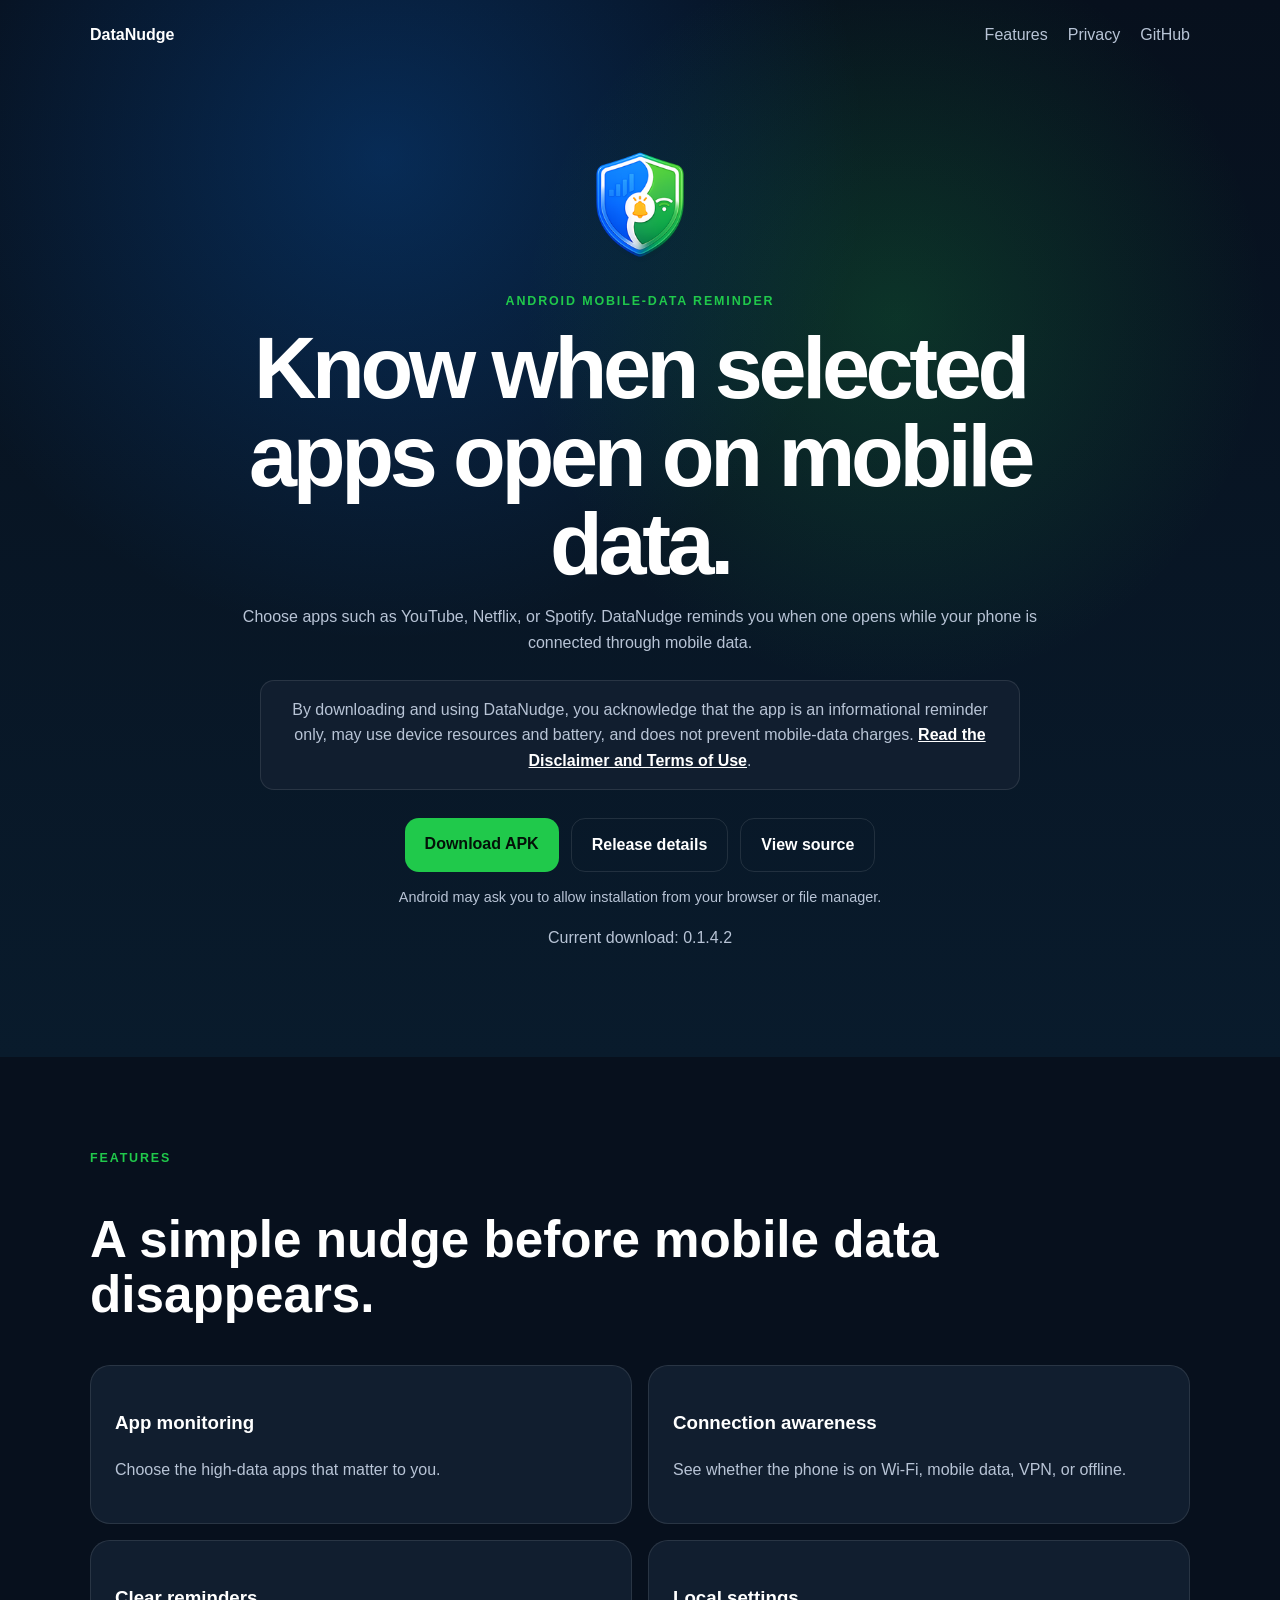
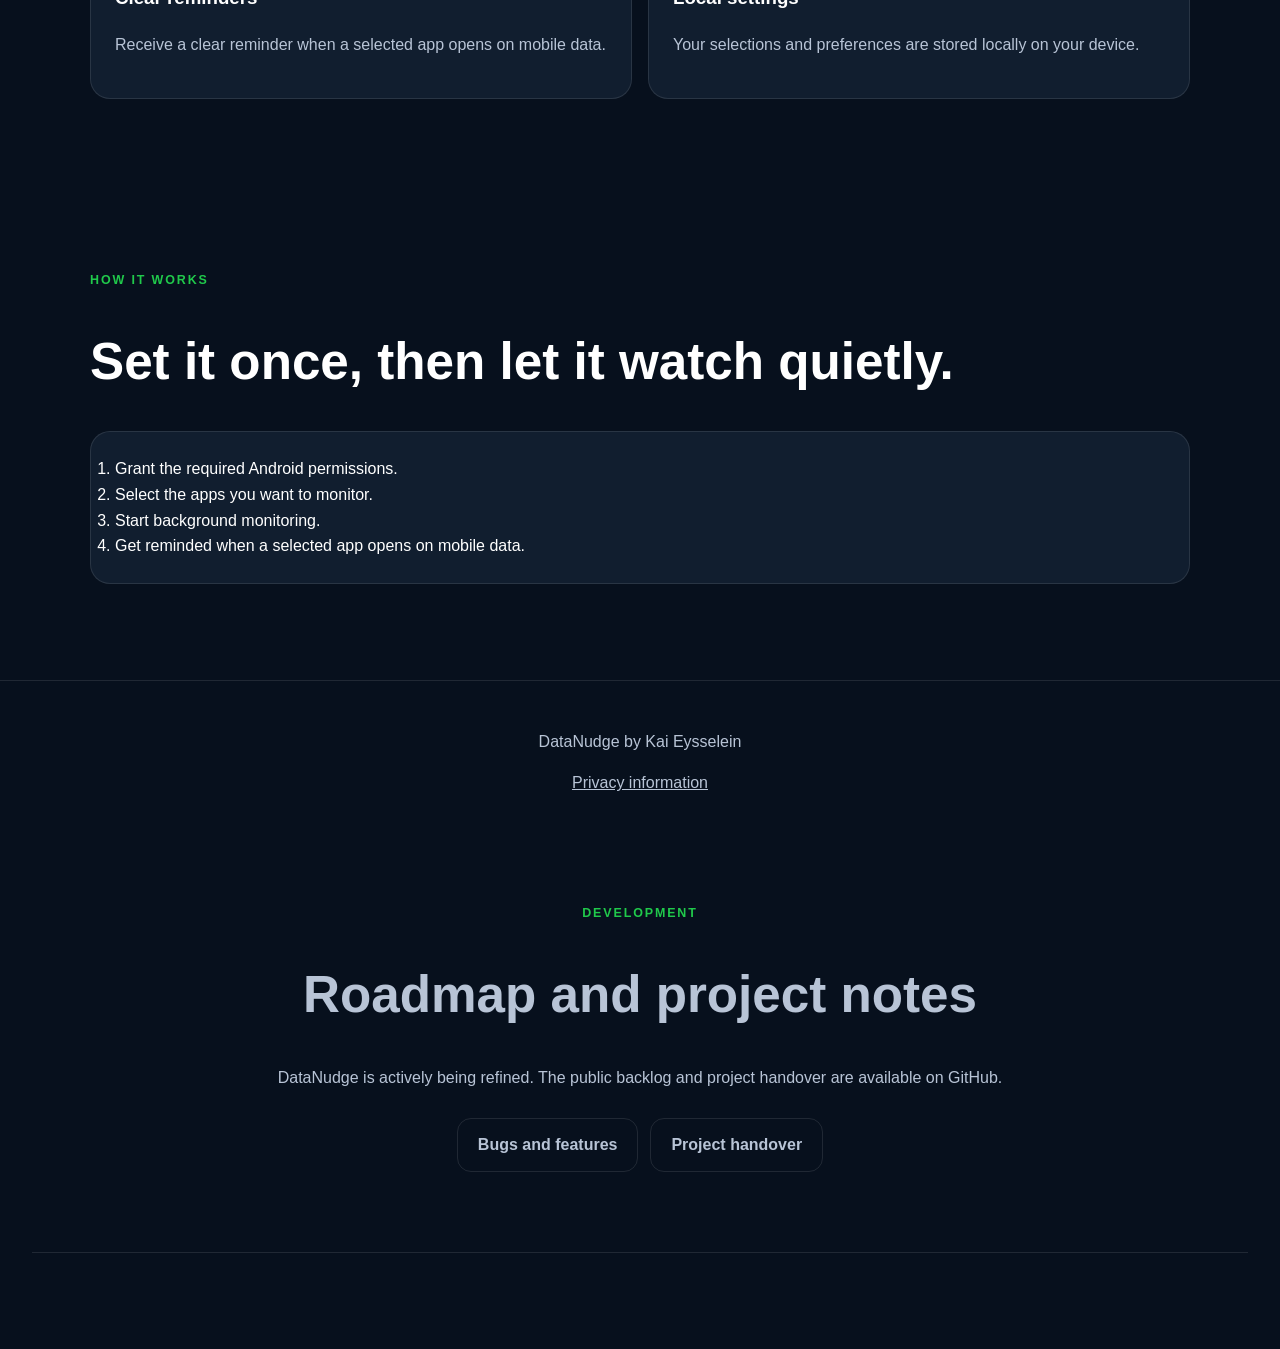
==== docs/index.html @ ca5168f6 "Release DataNudge 0.1.4.2" ====
﻿<!doctype html>
<html lang="en">
<head>
  <meta charset="utf-8">
  <meta name="viewport" content="width=device-width,initial-scale=1">
  <title>DataNudge</title>
  <meta name="description" content="DataNudge reminds you when selected apps open while your phone is using mobile data.">
  <link rel="stylesheet" href="style.css">
</head>
<body>
<header class="hero">
  <nav><strong>DataNudge</strong><span><a href="#features">Features</a><a href="privacy.html">Privacy</a><a href="https://github.com/KaiEysselein/DataNudge">GitHub</a></span></nav>
  <main class="hero-inner">
    <img src="assets/datanudge-icon.png" alt="DataNudge icon">
    <p class="eyebrow">ANDROID MOBILE-DATA REMINDER</p>
    <h1>Know when selected apps open on mobile data.</h1>
    <p class="lead">Choose apps such as YouTube, Netflix, or Spotify. DataNudge reminds you when one opens while your phone is connected through mobile data.</p>
    <p class="download-warning">
  By downloading and using DataNudge, you acknowledge that the app is an informational reminder only, may use device resources and battery, and does not prevent mobile-data charges.
  <a href="disclaimer.html">Read the Disclaimer and Terms of Use</a>.
</p>
<div class="actions">
  <a class="button download" href="https://github.com/KaiEysselein/DataNudge/releases/download/v0.1.4.2/DataNudge-0.1.4.2.apk">Download APK</a>
  <a class="button secondary" href="https://github.com/KaiEysselein/DataNudge/releases/tag/v0.1.4.2">Release details</a>
  <a class="button secondary" href="https://github.com/KaiEysselein/DataNudge">View source</a>
</div>
<p class="install-note">Android may ask you to allow installation from your browser or file manager.</p>
    <p class="muted">Current download: 0.1.4.2</p>
  </main>
</header>

<section id="features">
  <p class="eyebrow">FEATURES</p>
  <h2>A simple nudge before mobile data disappears.</h2>
  <div class="grid">
    <article><h3>App monitoring</h3><p>Choose the high-data apps that matter to you.</p></article>
    <article><h3>Connection awareness</h3><p>See whether the phone is on Wi-Fi, mobile data, VPN, or offline.</p></article>
    <article><h3>Clear reminders</h3><p>Receive a clear reminder when a selected app opens on mobile data.</p></article>
    <article><h3>Local settings</h3><p>Your selections and preferences are stored locally on your device.</p></article>
  </div>
</section>

<section>
  <p class="eyebrow">HOW IT WORKS</p>
  <h2>Set it once, then let it watch quietly.</h2>
  <ol>
    <li>Grant the required Android permissions.</li>
    <li>Select the apps you want to monitor.</li>
    <li>Start background monitoring.</li>
    <li>Get reminded when a selected app opens on mobile data.</li>
  </ol>
</section>

<footer>
  <p>DataNudge by Kai Eysselein</p>
  <p><a href="privacy.html">Privacy information</a></p>
<section>
  <p class="eyebrow">DEVELOPMENT</p>
  <h2>Roadmap and project notes</h2>
  <p class="lead">DataNudge is actively being refined. The public backlog and project handover are available on GitHub.</p>
  <div class="actions">
    <a class="button secondary" href="https://github.com/KaiEysselein/DataNudge/blob/main/BUGS_AND_FEATURES.md">Bugs and features</a>
    <a class="button secondary" href="https://github.com/KaiEysselein/DataNudge/blob/main/HANDOVER.md">Project handover</a>
  </div>
</section>
<footer>
</body>
</html>
---- docs/style.css ----
﻿:root{color-scheme:dark;--bg:#07101d;--surface:#111e2f;--text:#fff;--muted:#b8c4d6;--blue:#0878f9;--green:#20c94b;--border:rgba(255,255,255,.1)}
*{box-sizing:border-box}body{margin:0;background:var(--bg);color:var(--text);font-family:Segoe UI,Arial,sans-serif;line-height:1.6}a{color:inherit}
nav{width:min(1100px,calc(100% - 40px));margin:auto;padding:22px 0;display:flex;justify-content:space-between}nav span{display:flex;gap:20px}nav a{text-decoration:none;color:var(--muted)}
.hero{min-height:85vh;background:radial-gradient(circle at 70% 30%,rgba(32,201,75,.18),transparent 32%),radial-gradient(circle at 30% 15%,rgba(8,120,249,.25),transparent 38%),linear-gradient(#07101d,#091b2c)}
.hero-inner{width:min(850px,calc(100% - 40px));margin:auto;padding:70px 0 90px;text-align:center}.hero img{width:132px}
.eyebrow{color:var(--green);font-size:.78rem;font-weight:800;letter-spacing:.15em}h1{font-size:clamp(2.5rem,7vw,5.4rem);line-height:1.02;letter-spacing:-.05em;margin:12px auto}h2{font-size:clamp(2rem,4vw,3.2rem);line-height:1.08}.lead,.muted,article p,.legal p{color:var(--muted)}
.button{display:inline-block;background:var(--blue);padding:13px 20px;border-radius:14px;text-decoration:none;font-weight:700}
section{width:min(1100px,calc(100% - 40px));margin:auto;padding:80px 0}.grid{display:grid;grid-template-columns:1fr 1fr;gap:16px}article,ol,.notice{background:var(--surface);border:1px solid var(--border);border-radius:20px;padding:24px}
.legal{width:min(760px,calc(100% - 40px))}.legal h1{font-size:clamp(2.4rem,6vw,4.5rem);margin-left:0}.legal h2{font-size:1.5rem;margin-top:40px}
footer{text-align:center;border-top:1px solid var(--border);padding:32px;color:var(--muted)}
@media(max-width:720px){.grid{grid-template-columns:1fr}nav{align-items:flex-start}nav span{gap:10px;flex-wrap:wrap;justify-content:flex-end}}

.actions{display:flex;justify-content:center;gap:12px;flex-wrap:wrap;margin-top:28px}
.button.secondary{background:transparent;border:1px solid var(--border)}
.button.download{background:var(--green);color:#031108}
.install-note{color:var(--muted);font-size:.9rem;margin-top:14px}

.download-warning{max-width:760px;margin:24px auto;padding:16px 18px;border:1px solid var(--border);border-radius:14px;background:var(--surface);color:var(--muted)}
.download-warning a{color:var(--text);font-weight:700}
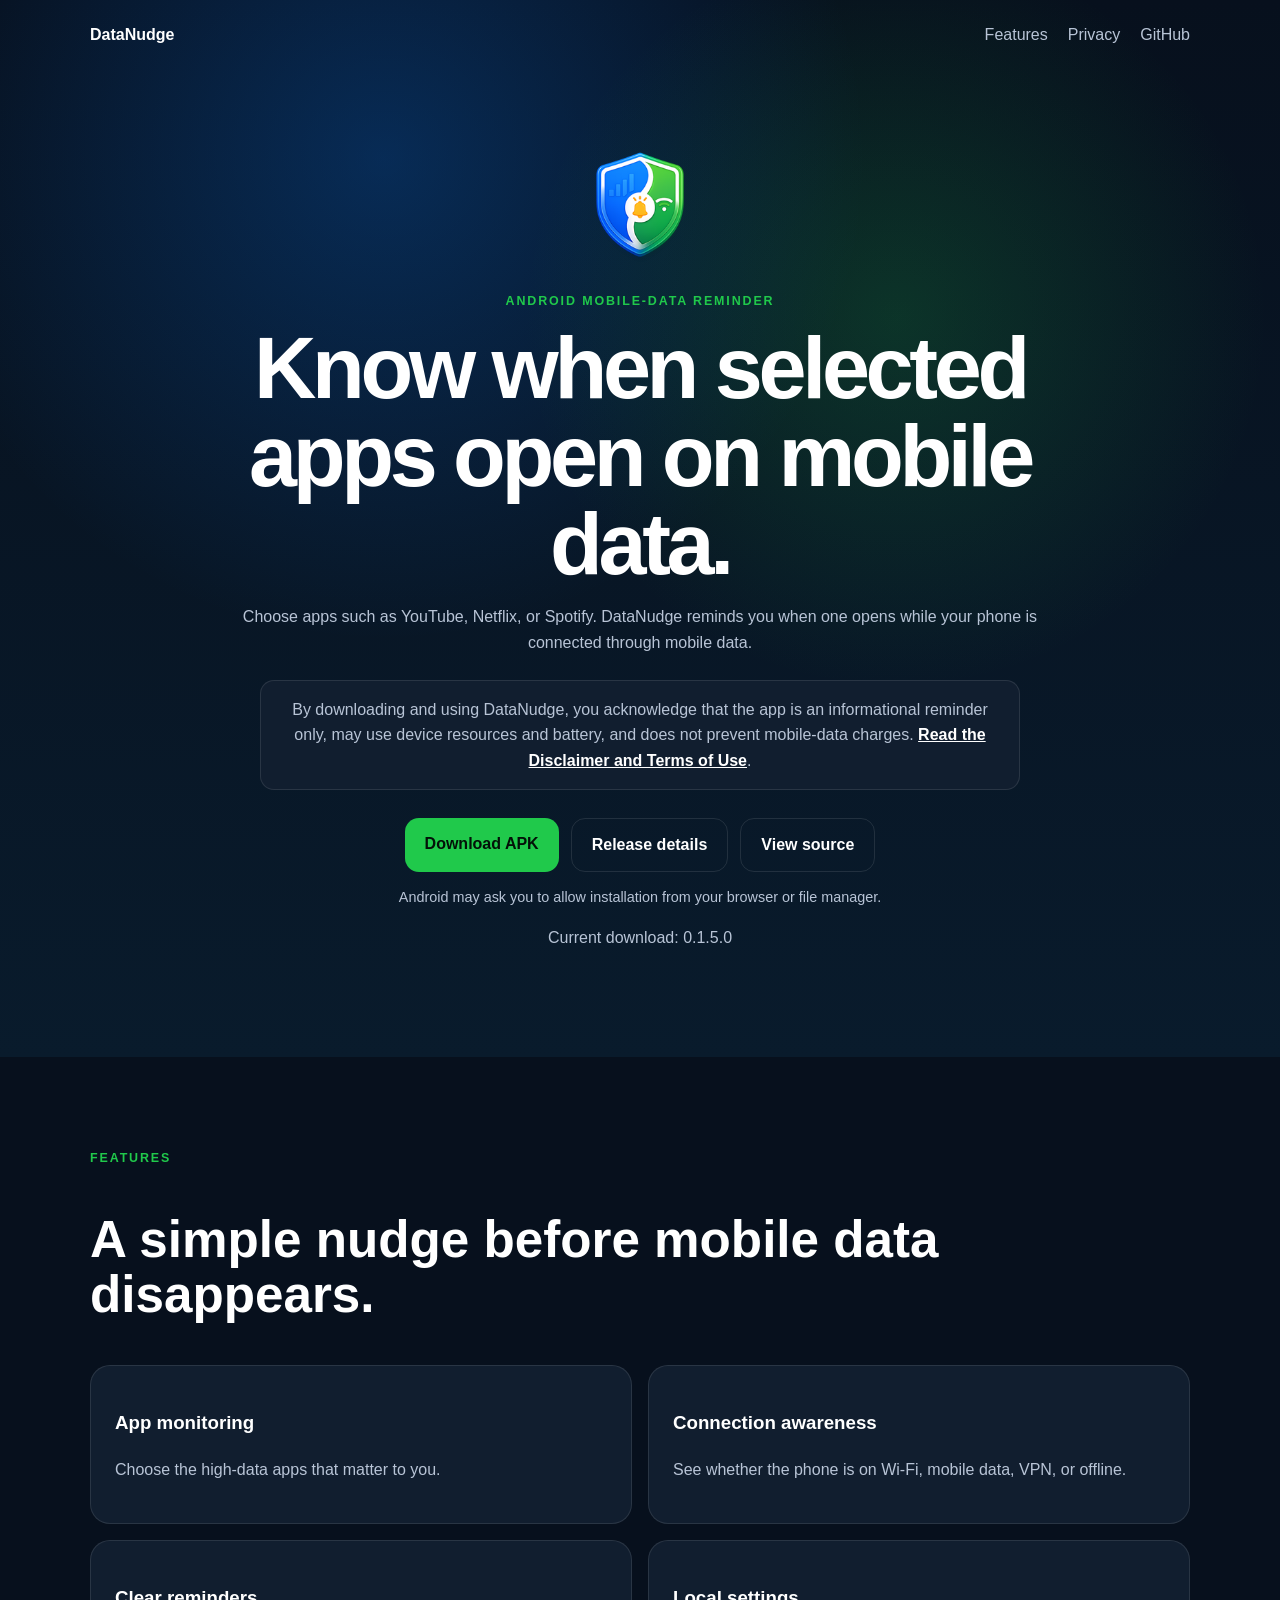
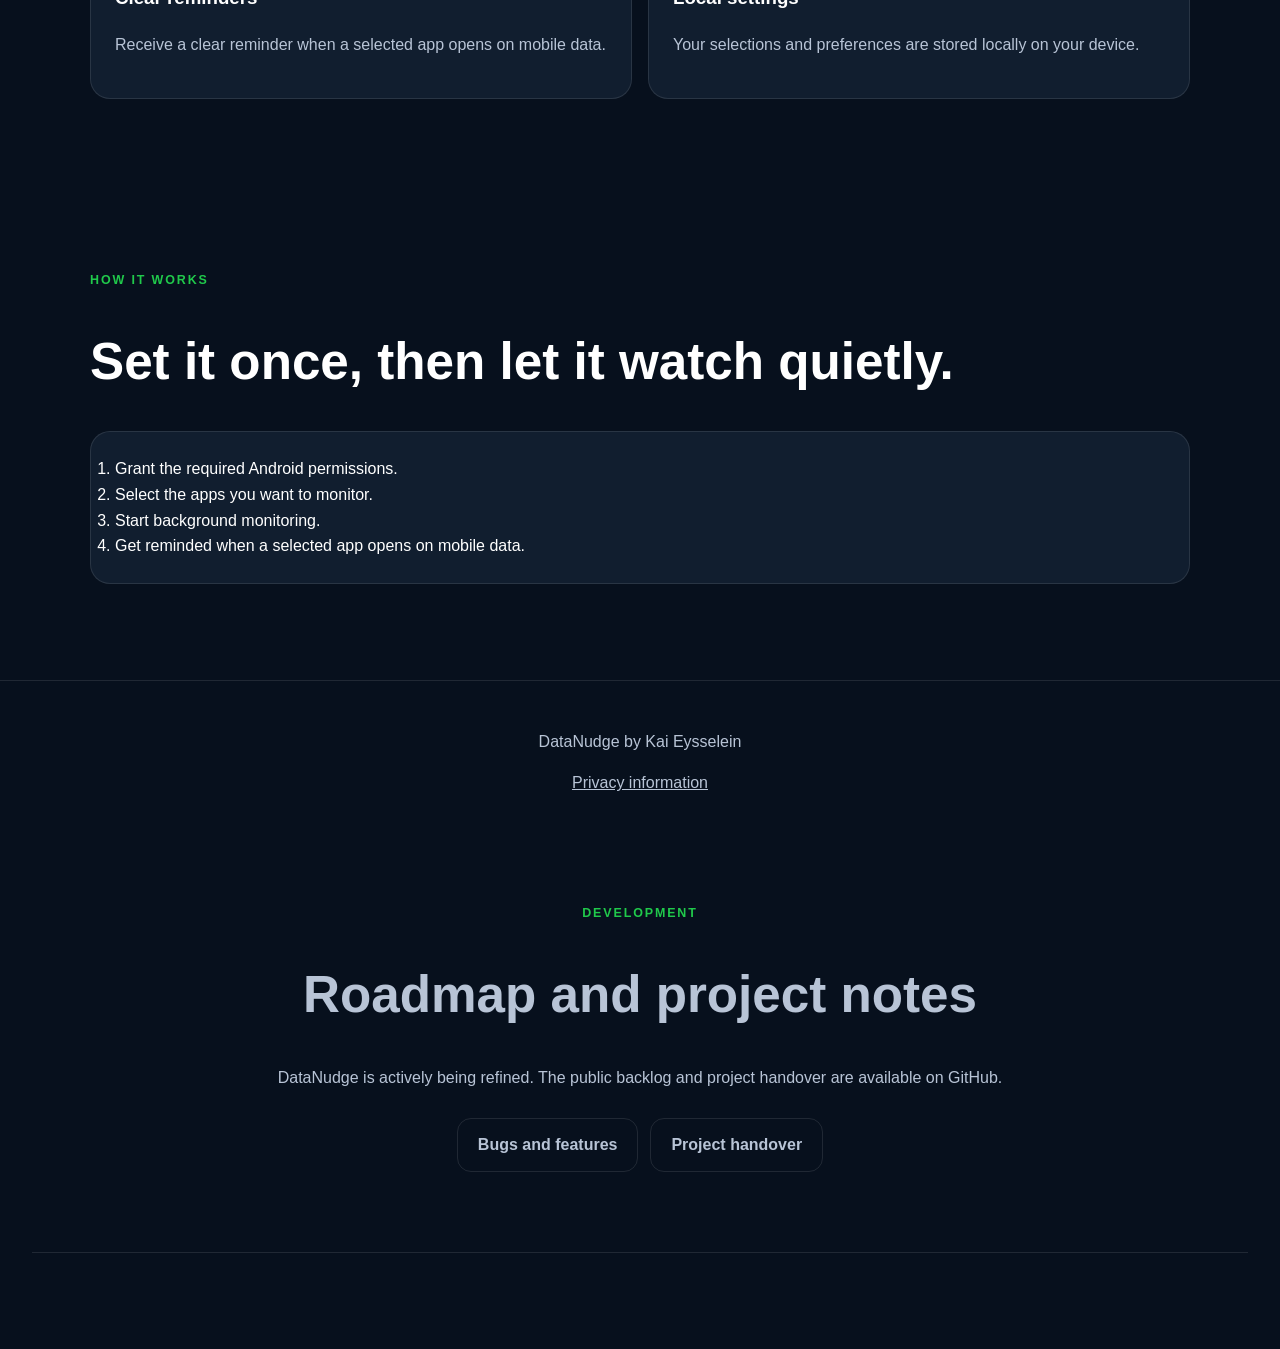
==== commit 4b94bd52: "Release DataNudge 0.1.5.0" ====
--- a/docs/index.html
+++ b/docs/index.html
@@ -20,12 +20,12 @@
   <a href="disclaimer.html">Read the Disclaimer and Terms of Use</a>.
 </p>
 <div class="actions">
-  <a class="button download" href="https://github.com/KaiEysselein/DataNudge/releases/download/v0.1.4.2/DataNudge-0.1.4.2.apk">Download APK</a>
-  <a class="button secondary" href="https://github.com/KaiEysselein/DataNudge/releases/tag/v0.1.4.2">Release details</a>
+  <a class="button download" href="https://github.com/KaiEysselein/DataNudge/releases/download/v0.1.5.0/DataNudge-0.1.5.0.apk">Download APK</a>
+  <a class="button secondary" href="https://github.com/KaiEysselein/DataNudge/releases/tag/v0.1.5.0">Release details</a>
   <a class="button secondary" href="https://github.com/KaiEysselein/DataNudge">View source</a>
 </div>
 <p class="install-note">Android may ask you to allow installation from your browser or file manager.</p>
-    <p class="muted">Current download: 0.1.4.2</p>
+    <p class="muted">Current download: 0.1.5.0</p>
   </main>
 </header>
 
@@ -81,3 +81,4 @@
 
 
 
+
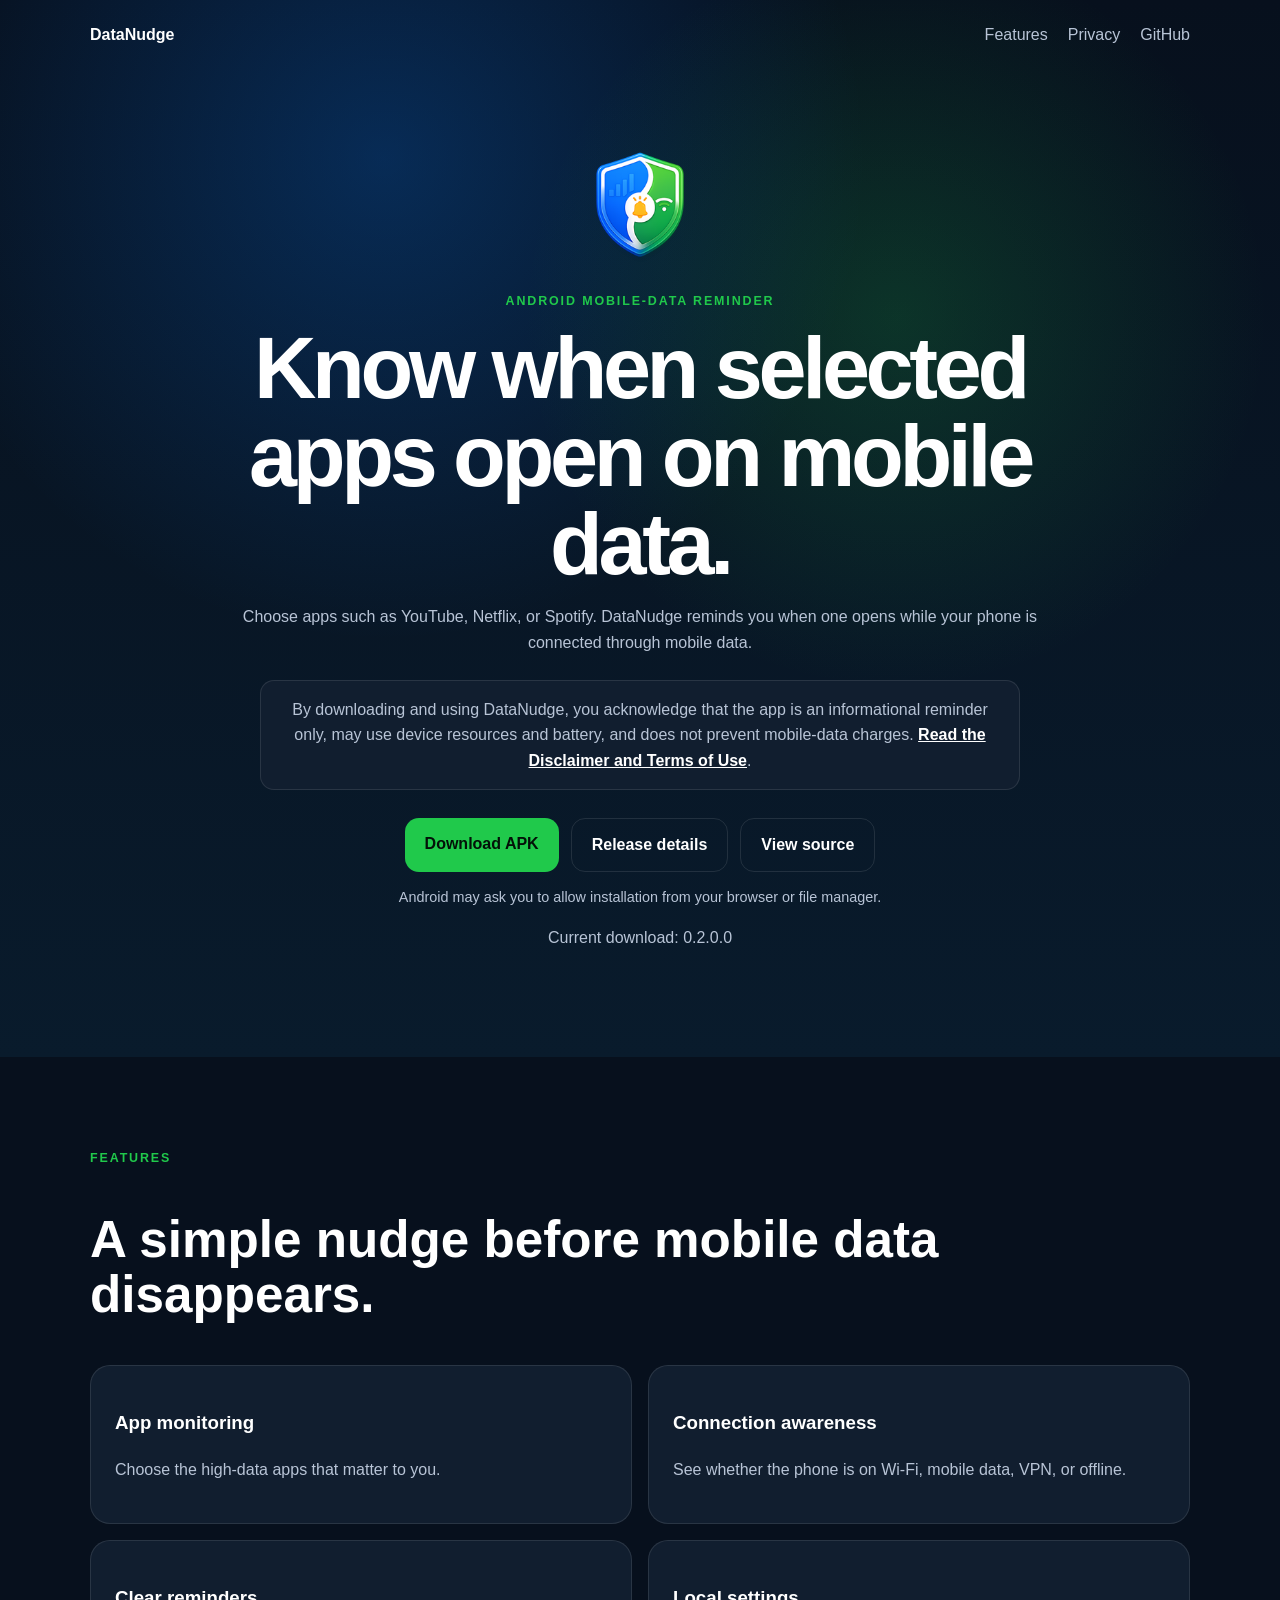
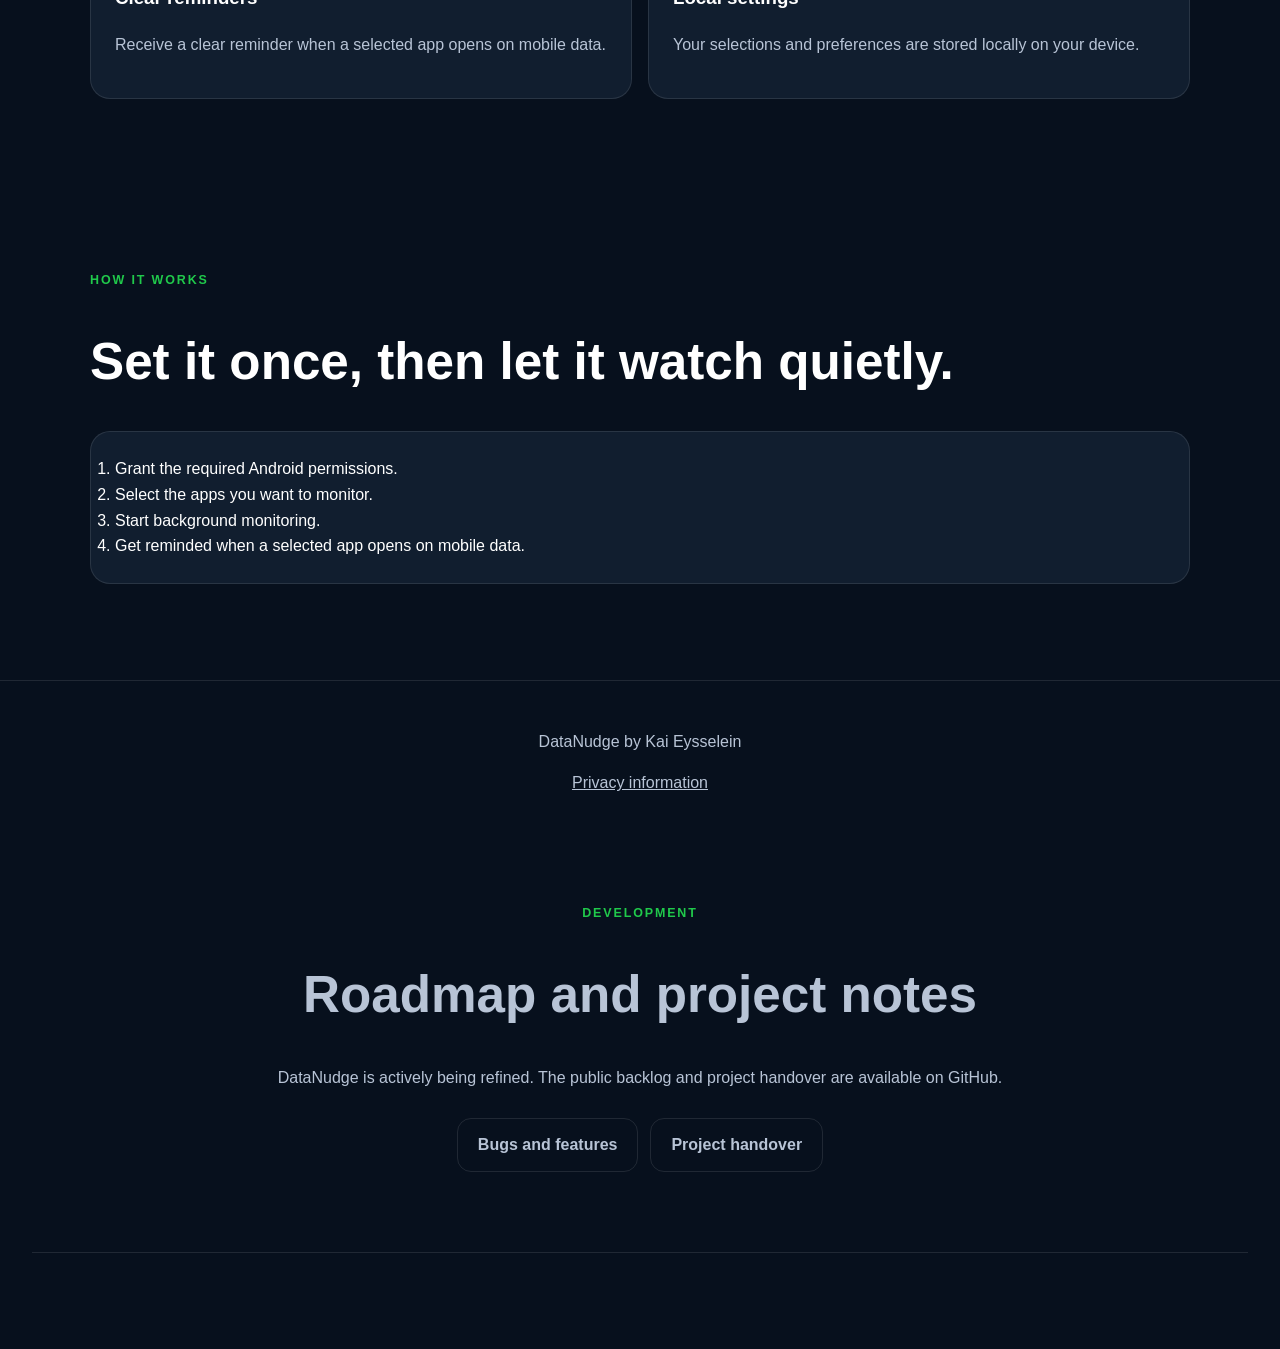
==== commit 345a5df9: "Release DataNudge 0.2.0.0" ====
--- a/docs/index.html
+++ b/docs/index.html
@@ -20,12 +20,12 @@
   <a href="disclaimer.html">Read the Disclaimer and Terms of Use</a>.
 </p>
 <div class="actions">
-  <a class="button download" href="https://github.com/KaiEysselein/DataNudge/releases/download/v0.1.5.0/DataNudge-0.1.5.0.apk">Download APK</a>
-  <a class="button secondary" href="https://github.com/KaiEysselein/DataNudge/releases/tag/v0.1.5.0">Release details</a>
+  <a class="button download" href="https://github.com/KaiEysselein/DataNudge/releases/download/v0.2.0.0/DataNudge-0.2.0.0.apk">Download APK</a>
+  <a class="button secondary" href="https://github.com/KaiEysselein/DataNudge/releases/tag/v0.2.0.0">Release details</a>
   <a class="button secondary" href="https://github.com/KaiEysselein/DataNudge">View source</a>
 </div>
 <p class="install-note">Android may ask you to allow installation from your browser or file manager.</p>
-    <p class="muted">Current download: 0.1.5.0</p>
+    <p class="muted">Current download: 0.2.0.0</p>
   </main>
 </header>
 
@@ -82,3 +82,4 @@
 
 
 
+
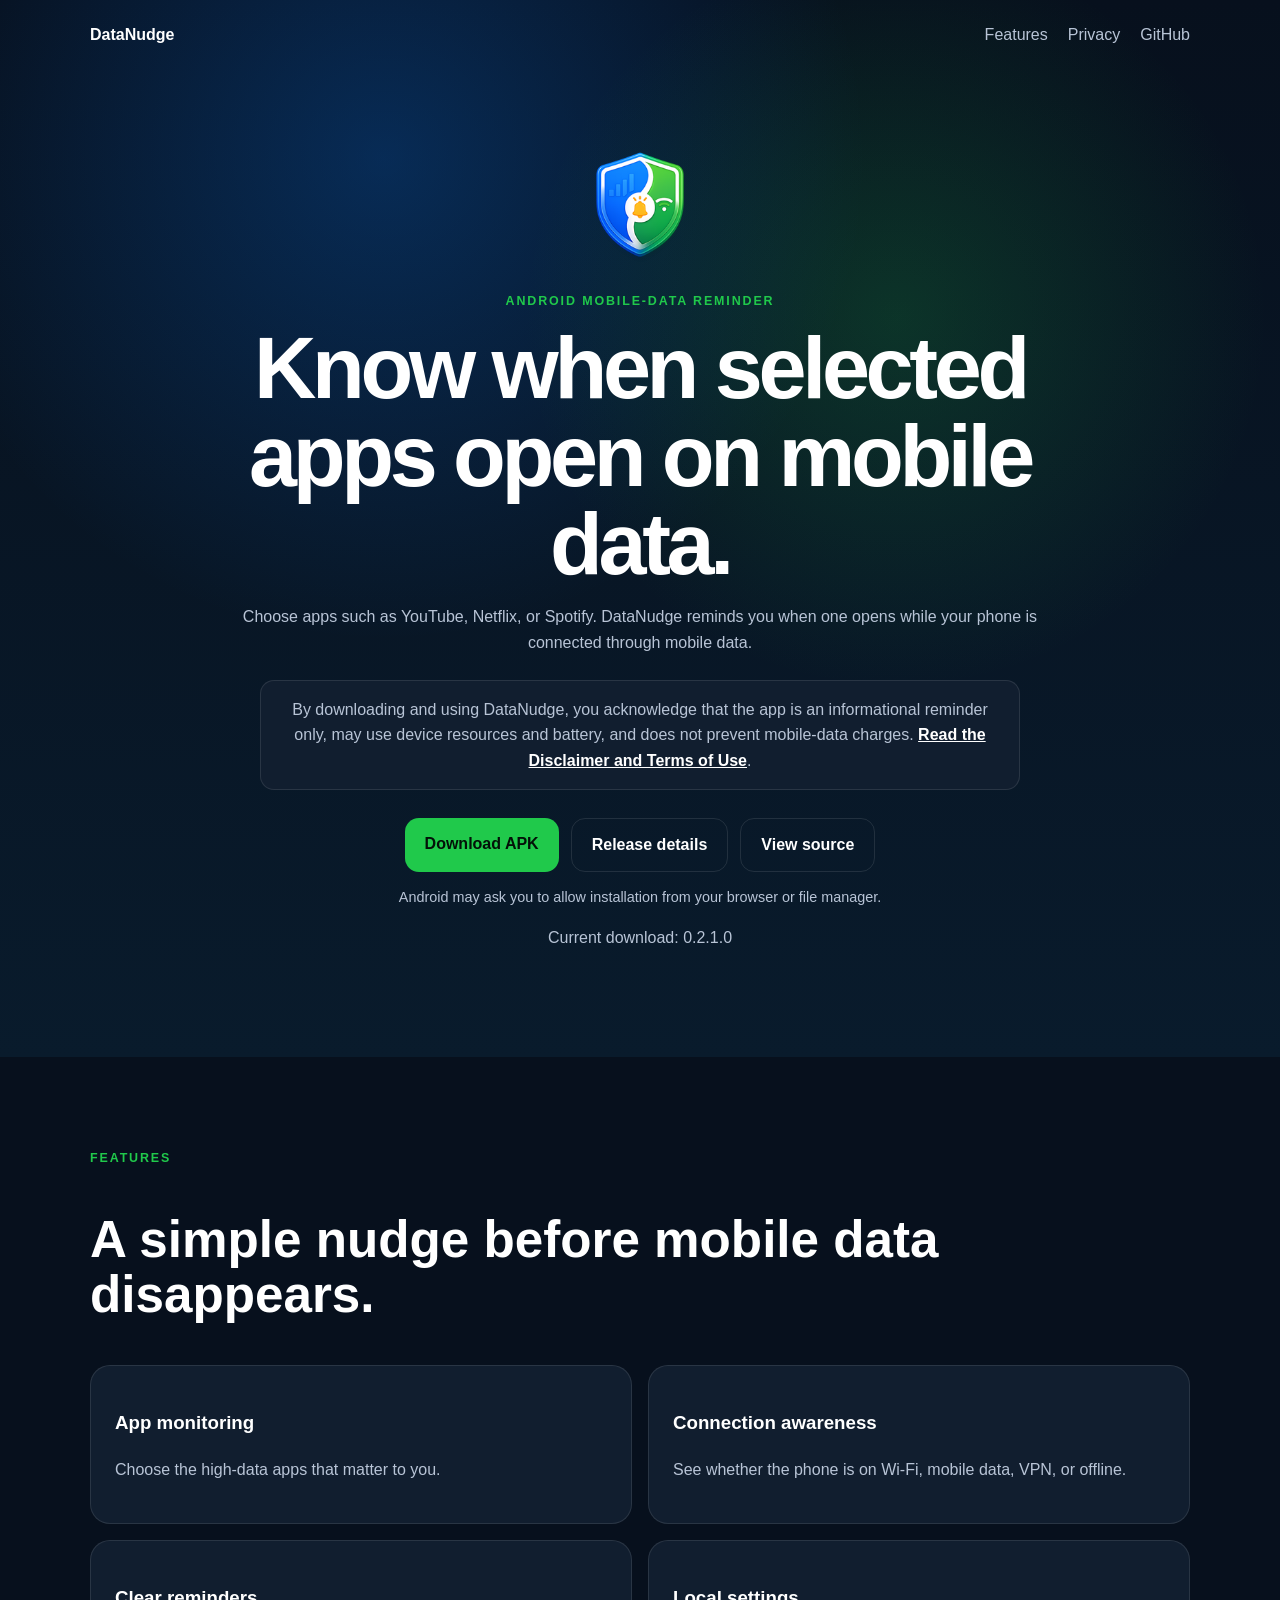
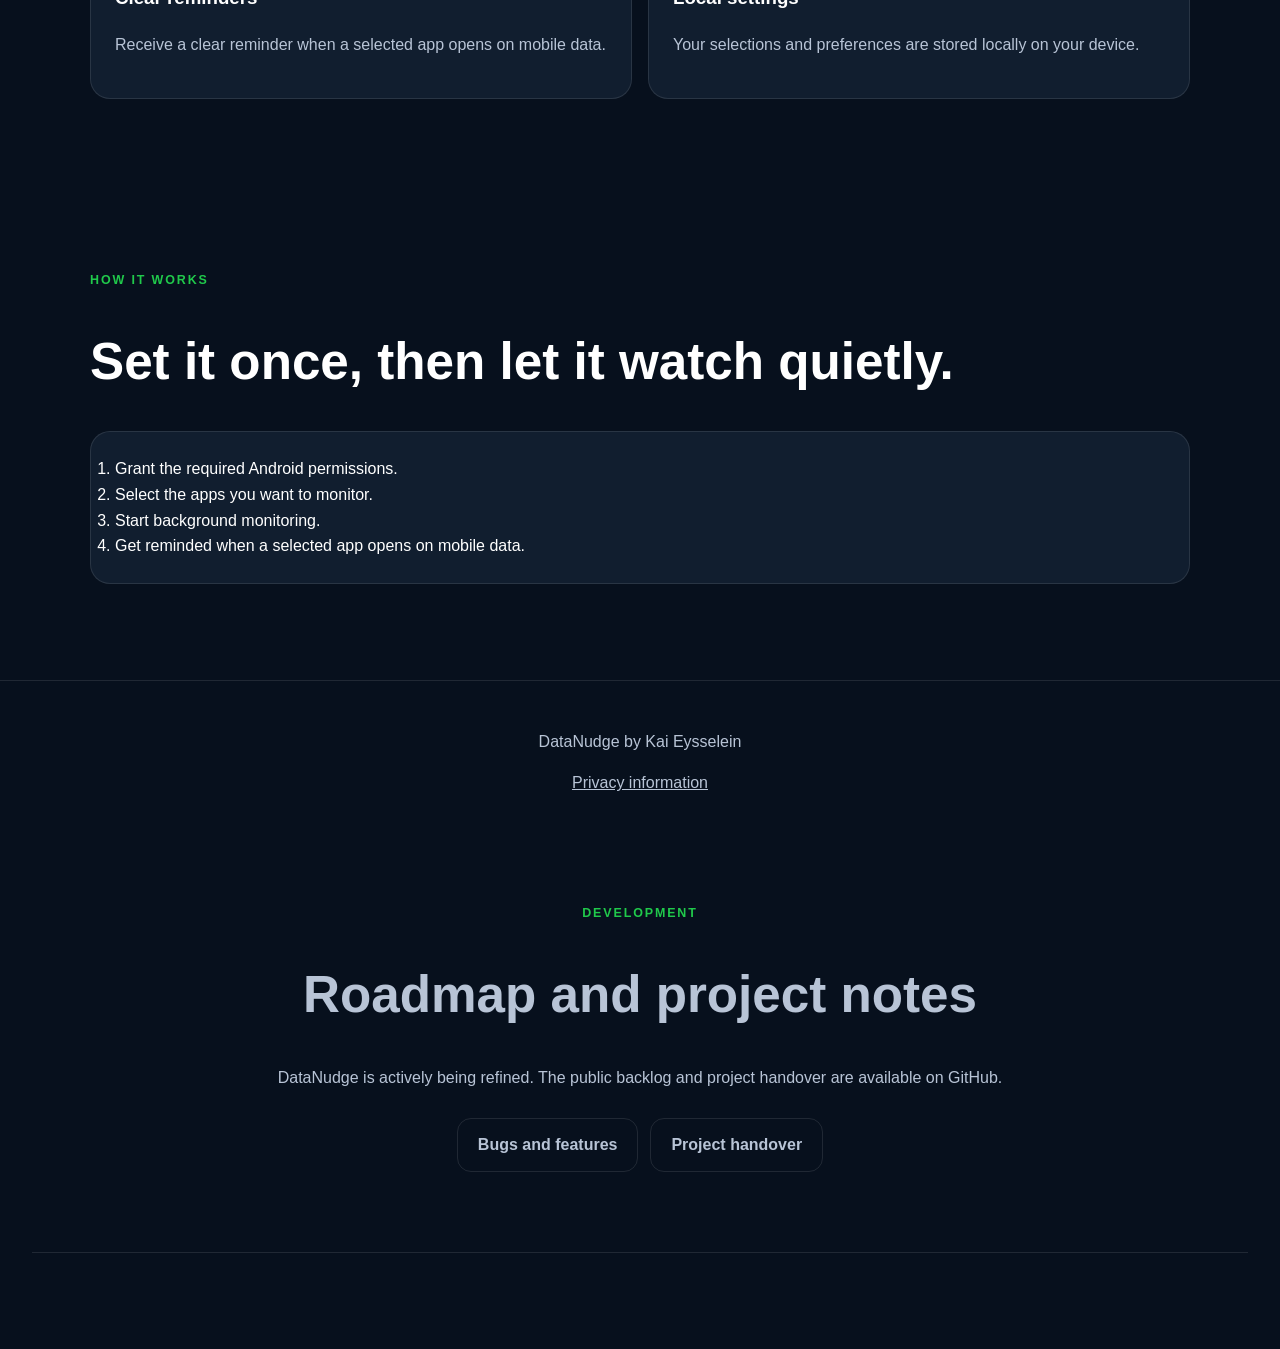
==== commit 54b061ab: "Release DataNudge 0.2.1.0" ====
--- a/docs/index.html
+++ b/docs/index.html
@@ -20,12 +20,12 @@
   <a href="disclaimer.html">Read the Disclaimer and Terms of Use</a>.
 </p>
 <div class="actions">
-  <a class="button download" href="https://github.com/KaiEysselein/DataNudge/releases/download/v0.2.0.0/DataNudge-0.2.0.0.apk">Download APK</a>
-  <a class="button secondary" href="https://github.com/KaiEysselein/DataNudge/releases/tag/v0.2.0.0">Release details</a>
+  <a class="button download" href="https://github.com/KaiEysselein/DataNudge/releases/download/v0.2.1.0/DataNudge-0.2.1.0.apk">Download APK</a>
+  <a class="button secondary" href="https://github.com/KaiEysselein/DataNudge/releases/tag/v0.2.1.0">Release details</a>
   <a class="button secondary" href="https://github.com/KaiEysselein/DataNudge">View source</a>
 </div>
 <p class="install-note">Android may ask you to allow installation from your browser or file manager.</p>
-    <p class="muted">Current download: 0.2.0.0</p>
+    <p class="muted">Current download: 0.2.1.0</p>
   </main>
 </header>
 
@@ -83,3 +83,4 @@
 
 
 
+
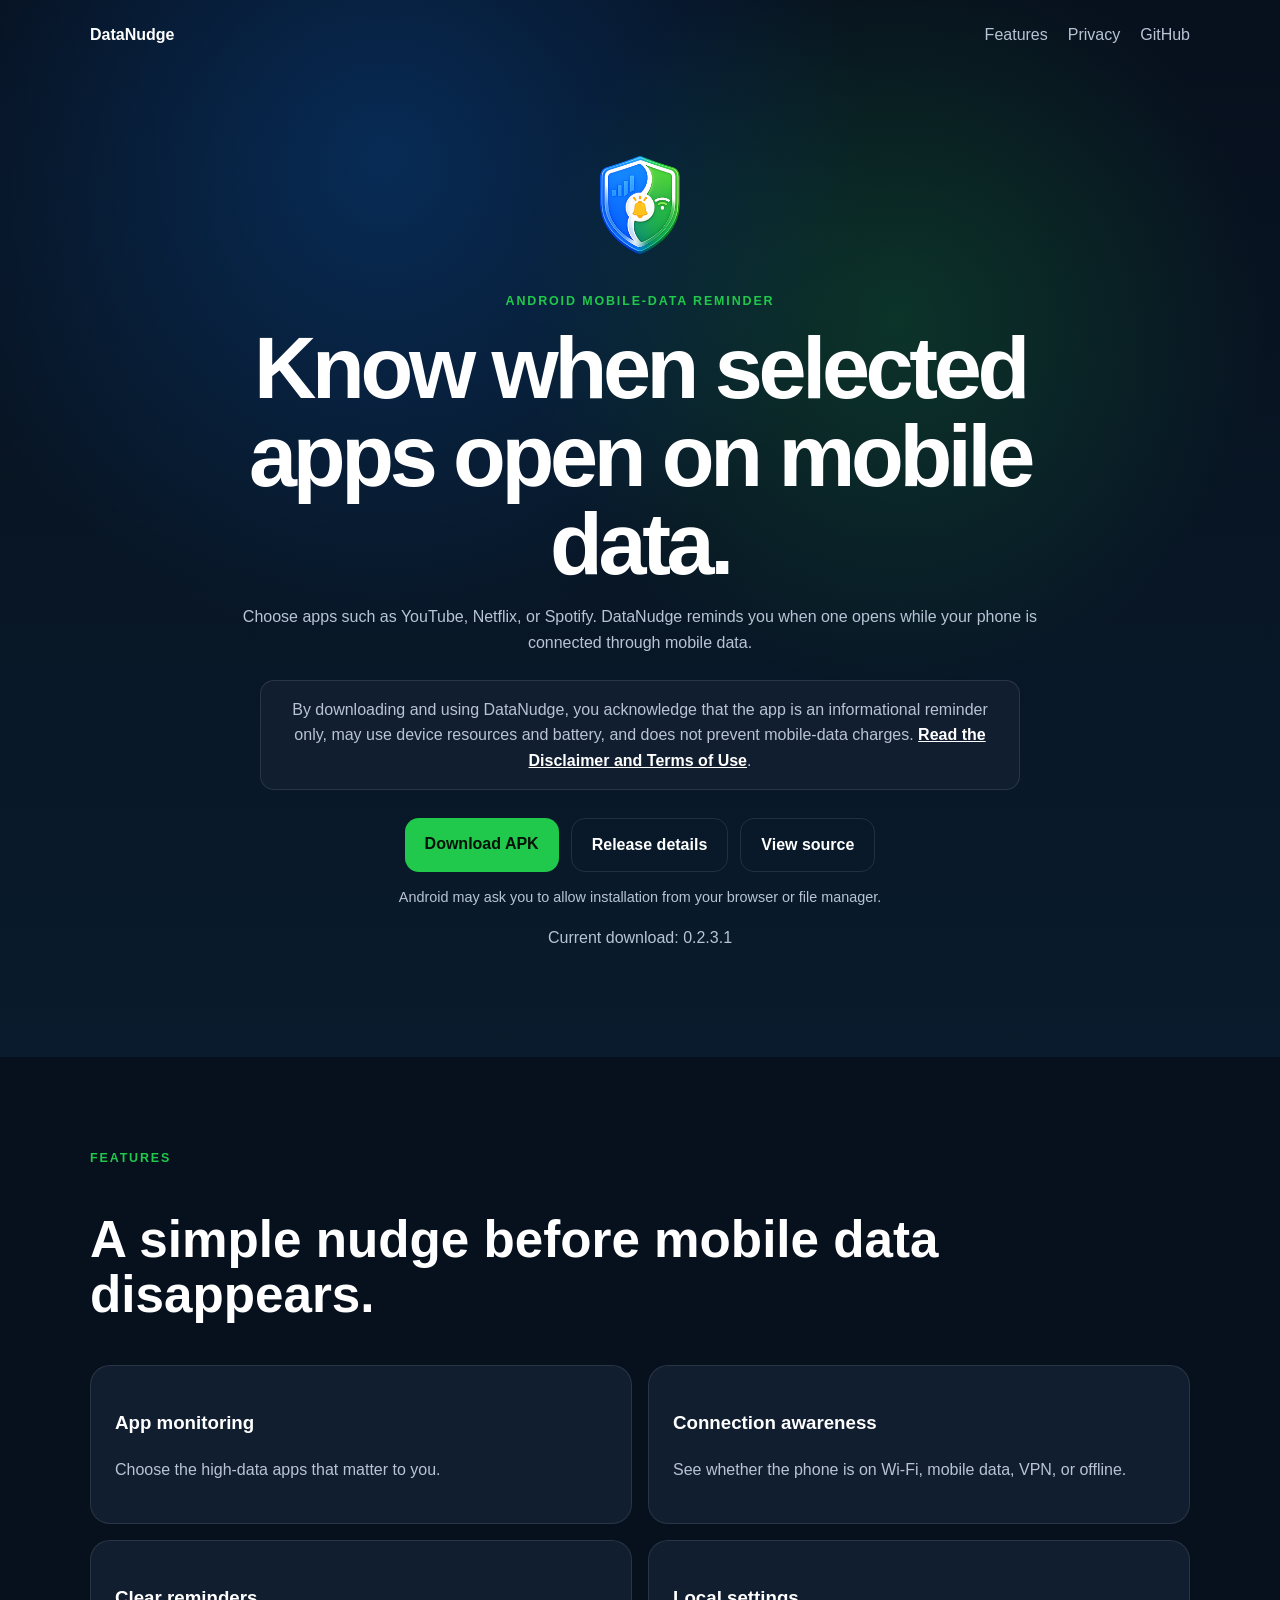
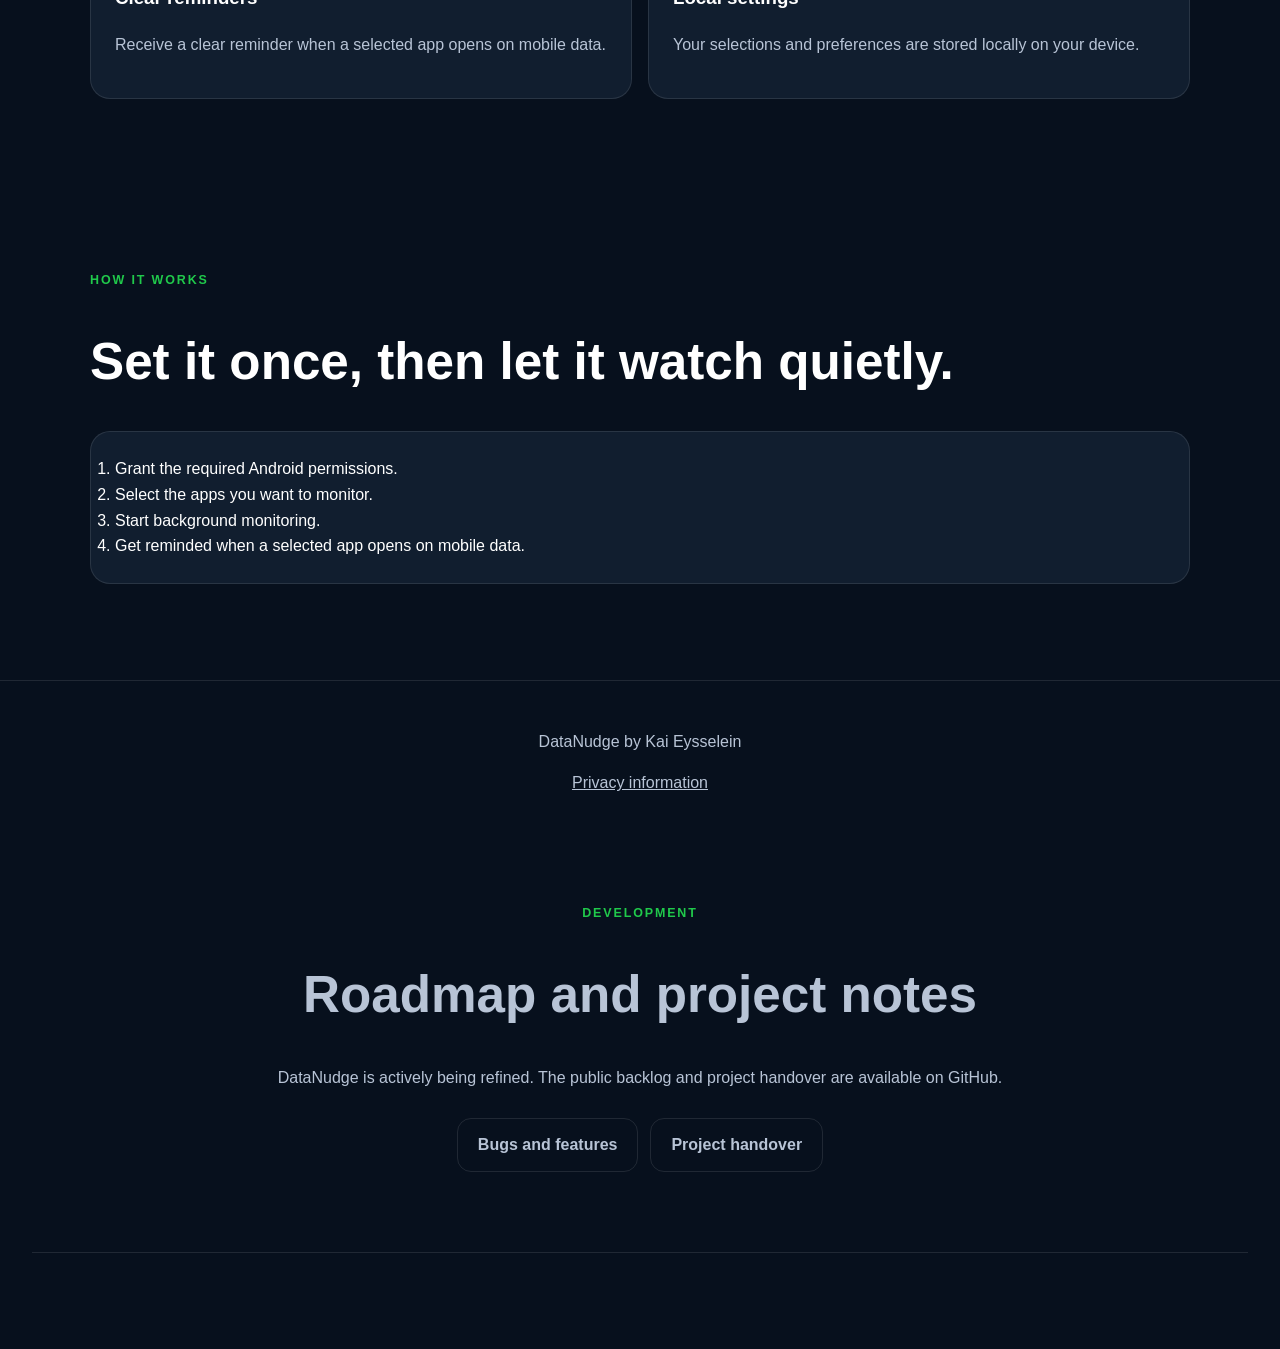
==== commit 19c1988d: "Keep DataNudge website on latest release" ====
--- a/docs/index.html
+++ b/docs/index.html
@@ -11,7 +11,7 @@
 <header class="hero">
   <nav><strong>DataNudge</strong><span><a href="#features">Features</a><a href="privacy.html">Privacy</a><a href="https://github.com/KaiEysselein/DataNudge">GitHub</a></span></nav>
   <main class="hero-inner">
-    <img src="assets/datanudge-icon.png" alt="DataNudge icon">
+    <img src="assets/datanudge-logo-transparent.png" alt="DataNudge icon">
     <p class="eyebrow">ANDROID MOBILE-DATA REMINDER</p>
     <h1>Know when selected apps open on mobile data.</h1>
     <p class="lead">Choose apps such as YouTube, Netflix, or Spotify. DataNudge reminds you when one opens while your phone is connected through mobile data.</p>
@@ -20,12 +20,12 @@
   <a href="disclaimer.html">Read the Disclaimer and Terms of Use</a>.
 </p>
 <div class="actions">
-  <a class="button download" href="https://github.com/KaiEysselein/DataNudge/releases/download/v0.2.1.0/DataNudge-0.2.1.0.apk">Download APK</a>
-  <a class="button secondary" href="https://github.com/KaiEysselein/DataNudge/releases/tag/v0.2.1.0">Release details</a>
+  <a id="download-apk" class="button download" href="https://github.com/KaiEysselein/DataNudge/releases/download/v0.2.3.1/DataNudge-0.2.3.1.apk">Download APK</a>
+  <a id="release-details" class="button secondary" href="https://github.com/KaiEysselein/DataNudge/releases/tag/v0.2.3.1">Release details</a>
   <a class="button secondary" href="https://github.com/KaiEysselein/DataNudge">View source</a>
 </div>
 <p class="install-note">Android may ask you to allow installation from your browser or file manager.</p>
-    <p class="muted">Current download: 0.2.1.0</p>
+    <p id="current-download" class="muted">Current download: 0.2.3.1</p>
   </main>
 </header>
 
@@ -64,6 +64,48 @@
   </div>
 </section>
 <footer>
+
+<script>
+(function () {
+  const apiUrl =
+    "https://api.github.com/repos/KaiEysselein/DataNudge/releases/latest";
+
+  fetch(apiUrl, {
+    headers: { "Accept": "application/vnd.github+json" }
+  })
+    .then(function (response) {
+      if (!response.ok) {
+        throw new Error("Latest release request failed");
+      }
+      return response.json();
+    })
+    .then(function (release) {
+      const apk = (release.assets || []).find(function (asset) {
+        return asset.name.toLowerCase().endsWith(".apk");
+      });
+
+      if (!apk) {
+        return;
+      }
+
+      const version = String(release.tag_name || "").replace(/^v/, "");
+      const downloadLink = document.getElementById("download-apk");
+      const detailsLink = document.getElementById("release-details");
+      const currentText = document.getElementById("current-download");
+
+      downloadLink.href = apk.browser_download_url;
+      detailsLink.href = release.html_url;
+
+      if (version) {
+        currentText.textContent = "Current download: " + version;
+      }
+    })
+    .catch(function () {
+      // Keep the verified static fallback links above.
+    });
+}());
+</script>
+
 </body>
 </html>
 
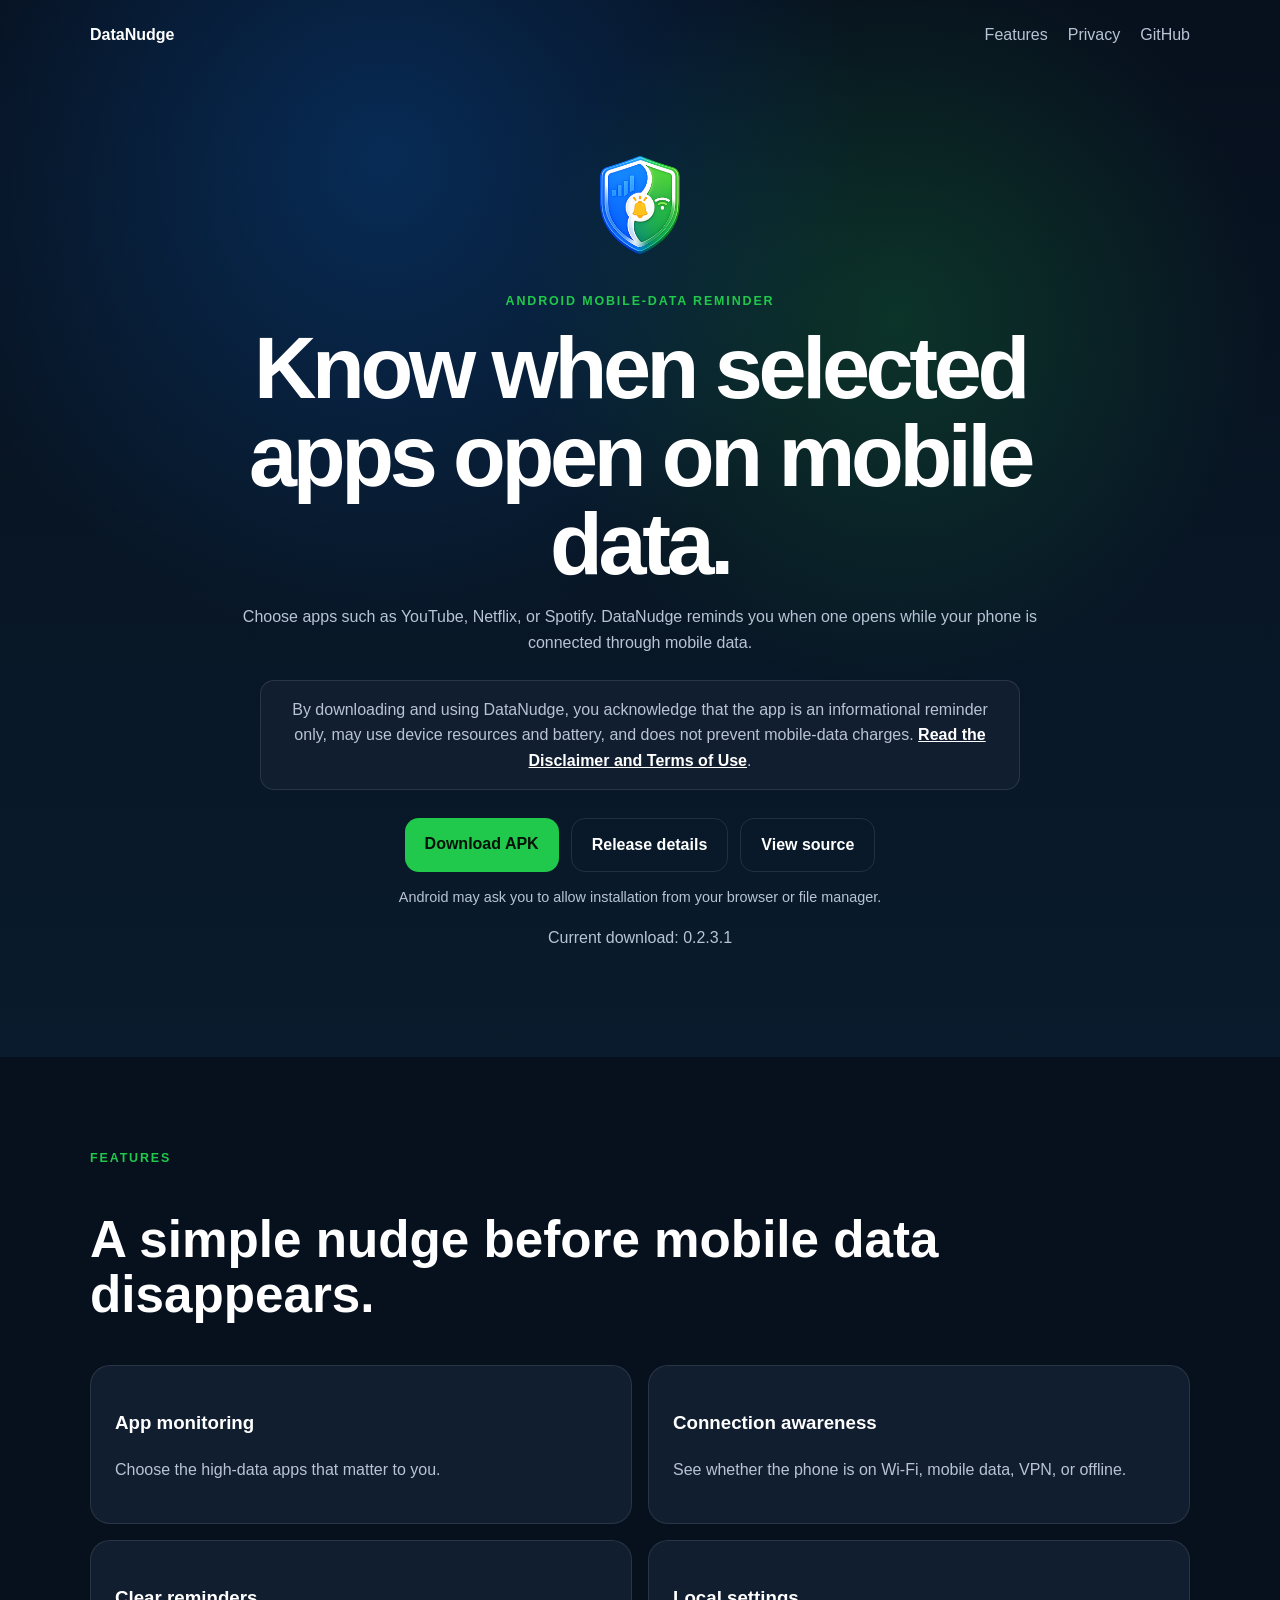
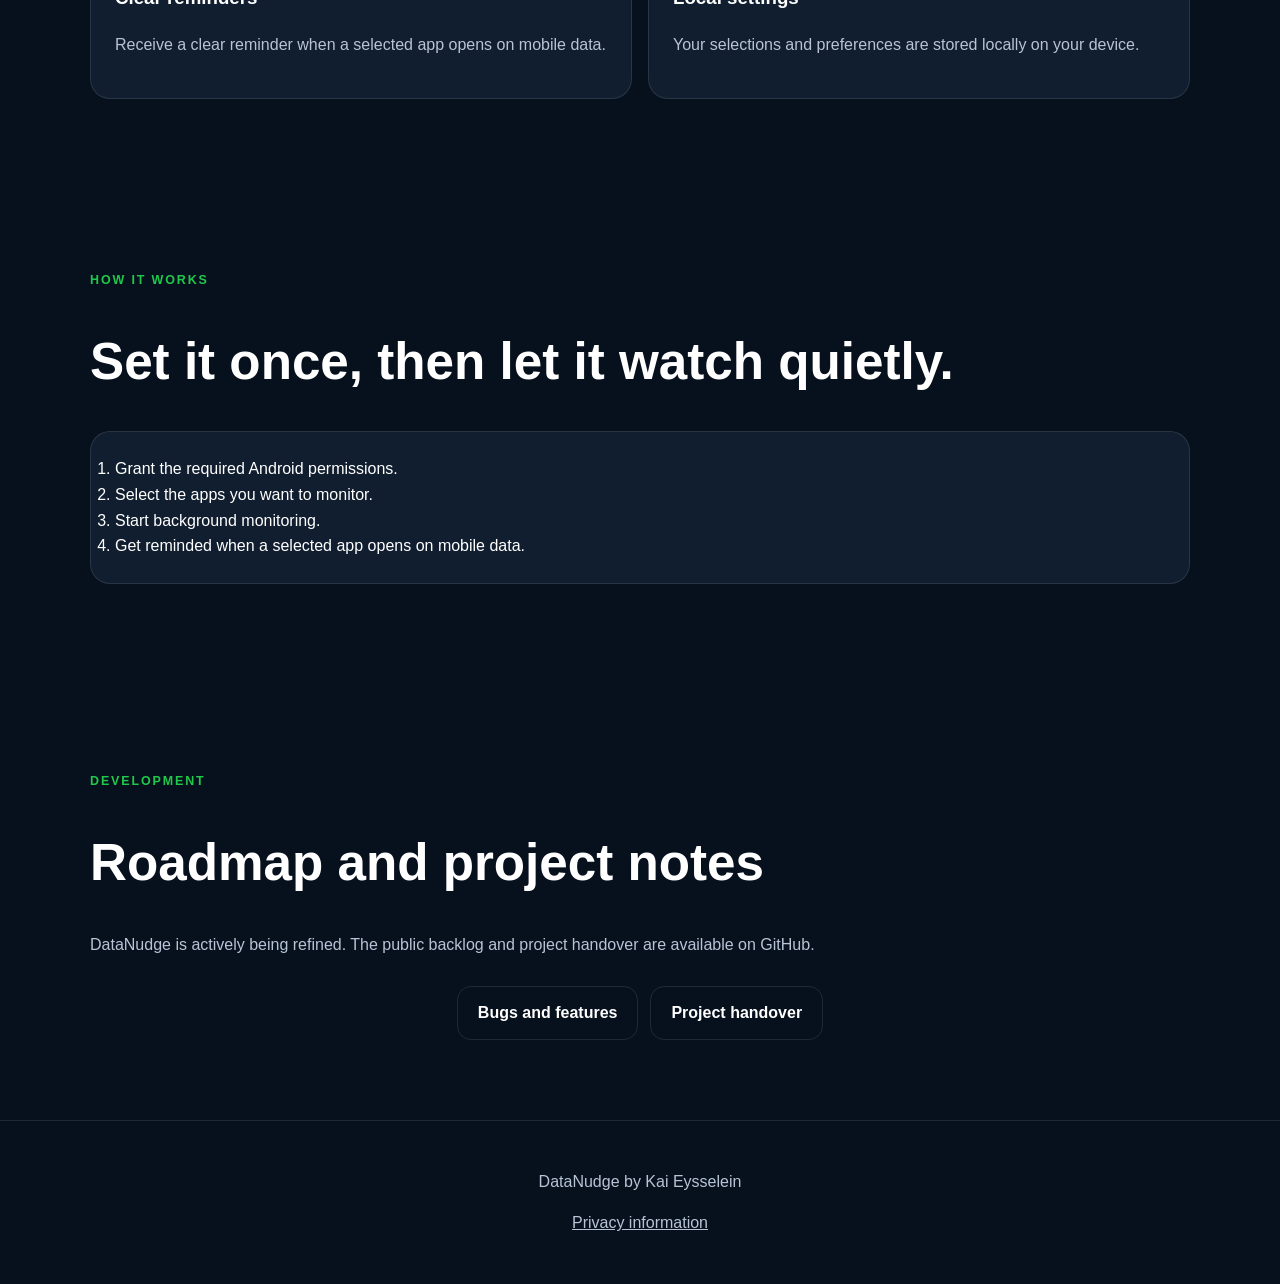
==== commit 47532ca0: "Update current download and fix website footer" ====
--- a/docs/index.html
+++ b/docs/index.html
@@ -1,4 +1,4 @@
-﻿<!doctype html>
+<!doctype html>
 <html lang="en">
 <head>
   <meta charset="utf-8">
@@ -51,9 +51,6 @@
   </ol>
 </section>
 
-<footer>
-  <p>DataNudge by Kai Eysselein</p>
-  <p><a href="privacy.html">Privacy information</a></p>
 <section>
   <p class="eyebrow">DEVELOPMENT</p>
   <h2>Roadmap and project notes</h2>
@@ -63,8 +60,11 @@
     <a class="button secondary" href="https://github.com/KaiEysselein/DataNudge/blob/main/HANDOVER.md">Project handover</a>
   </div>
 </section>
+
 <footer>
-
+  <p>DataNudge by Kai Eysselein</p>
+  <p><a href="privacy.html">Privacy information</a></p>
+</footer>
 <script>
 (function () {
   const apiUrl =
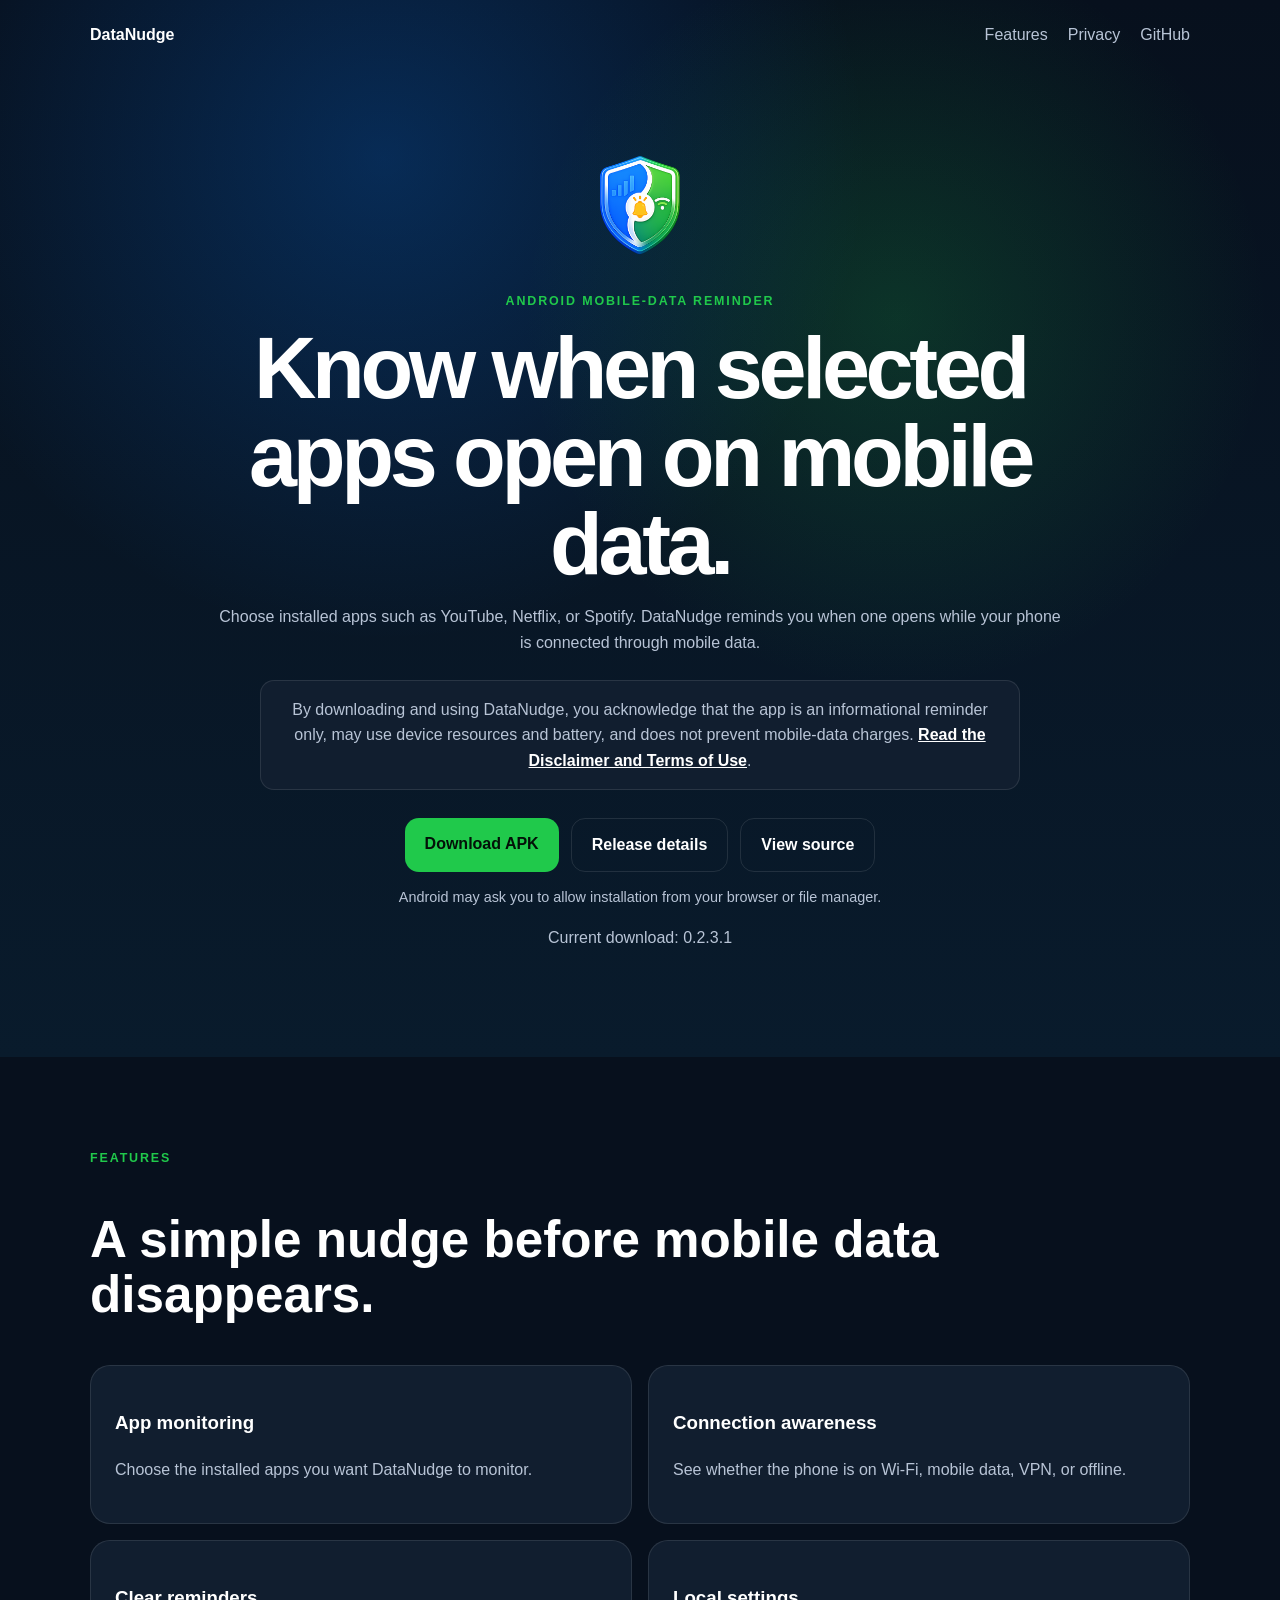
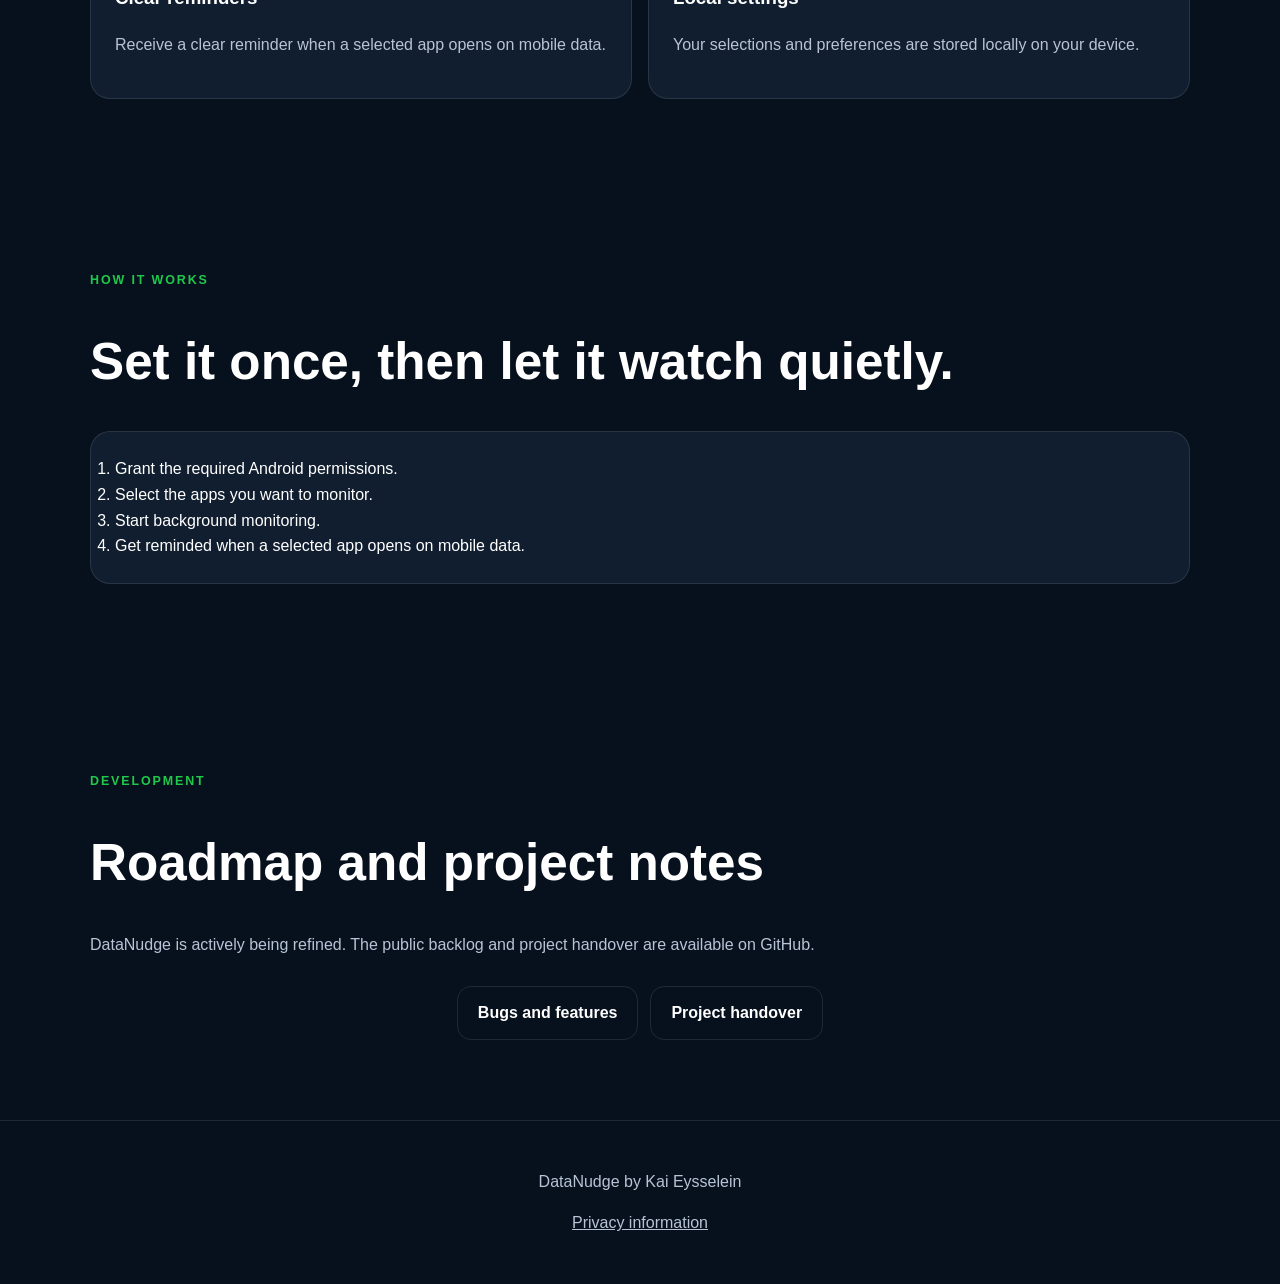
==== commit b451ef34: "Refresh DataNudge public documentation" ====
--- a/docs/index.html
+++ b/docs/index.html
@@ -14,7 +14,7 @@
     <img src="assets/datanudge-logo-transparent.png" alt="DataNudge icon">
     <p class="eyebrow">ANDROID MOBILE-DATA REMINDER</p>
     <h1>Know when selected apps open on mobile data.</h1>
-    <p class="lead">Choose apps such as YouTube, Netflix, or Spotify. DataNudge reminds you when one opens while your phone is connected through mobile data.</p>
+    <p class="lead">Choose installed apps such as YouTube, Netflix, or Spotify. DataNudge reminds you when one opens while your phone is connected through mobile data.</p>
     <p class="download-warning">
   By downloading and using DataNudge, you acknowledge that the app is an informational reminder only, may use device resources and battery, and does not prevent mobile-data charges.
   <a href="disclaimer.html">Read the Disclaimer and Terms of Use</a>.
@@ -33,7 +33,7 @@
   <p class="eyebrow">FEATURES</p>
   <h2>A simple nudge before mobile data disappears.</h2>
   <div class="grid">
-    <article><h3>App monitoring</h3><p>Choose the high-data apps that matter to you.</p></article>
+    <article><h3>App monitoring</h3><p>Choose the installed apps you want DataNudge to monitor.</p></article>
     <article><h3>Connection awareness</h3><p>See whether the phone is on Wi-Fi, mobile data, VPN, or offline.</p></article>
     <article><h3>Clear reminders</h3><p>Receive a clear reminder when a selected app opens on mobile data.</p></article>
     <article><h3>Local settings</h3><p>Your selections and preferences are stored locally on your device.</p></article>
@@ -108,21 +108,3 @@
 
 </body>
 </html>
-
-
-
-
-
-
-
-
-
-
-
-
-
-
-
-
-
-
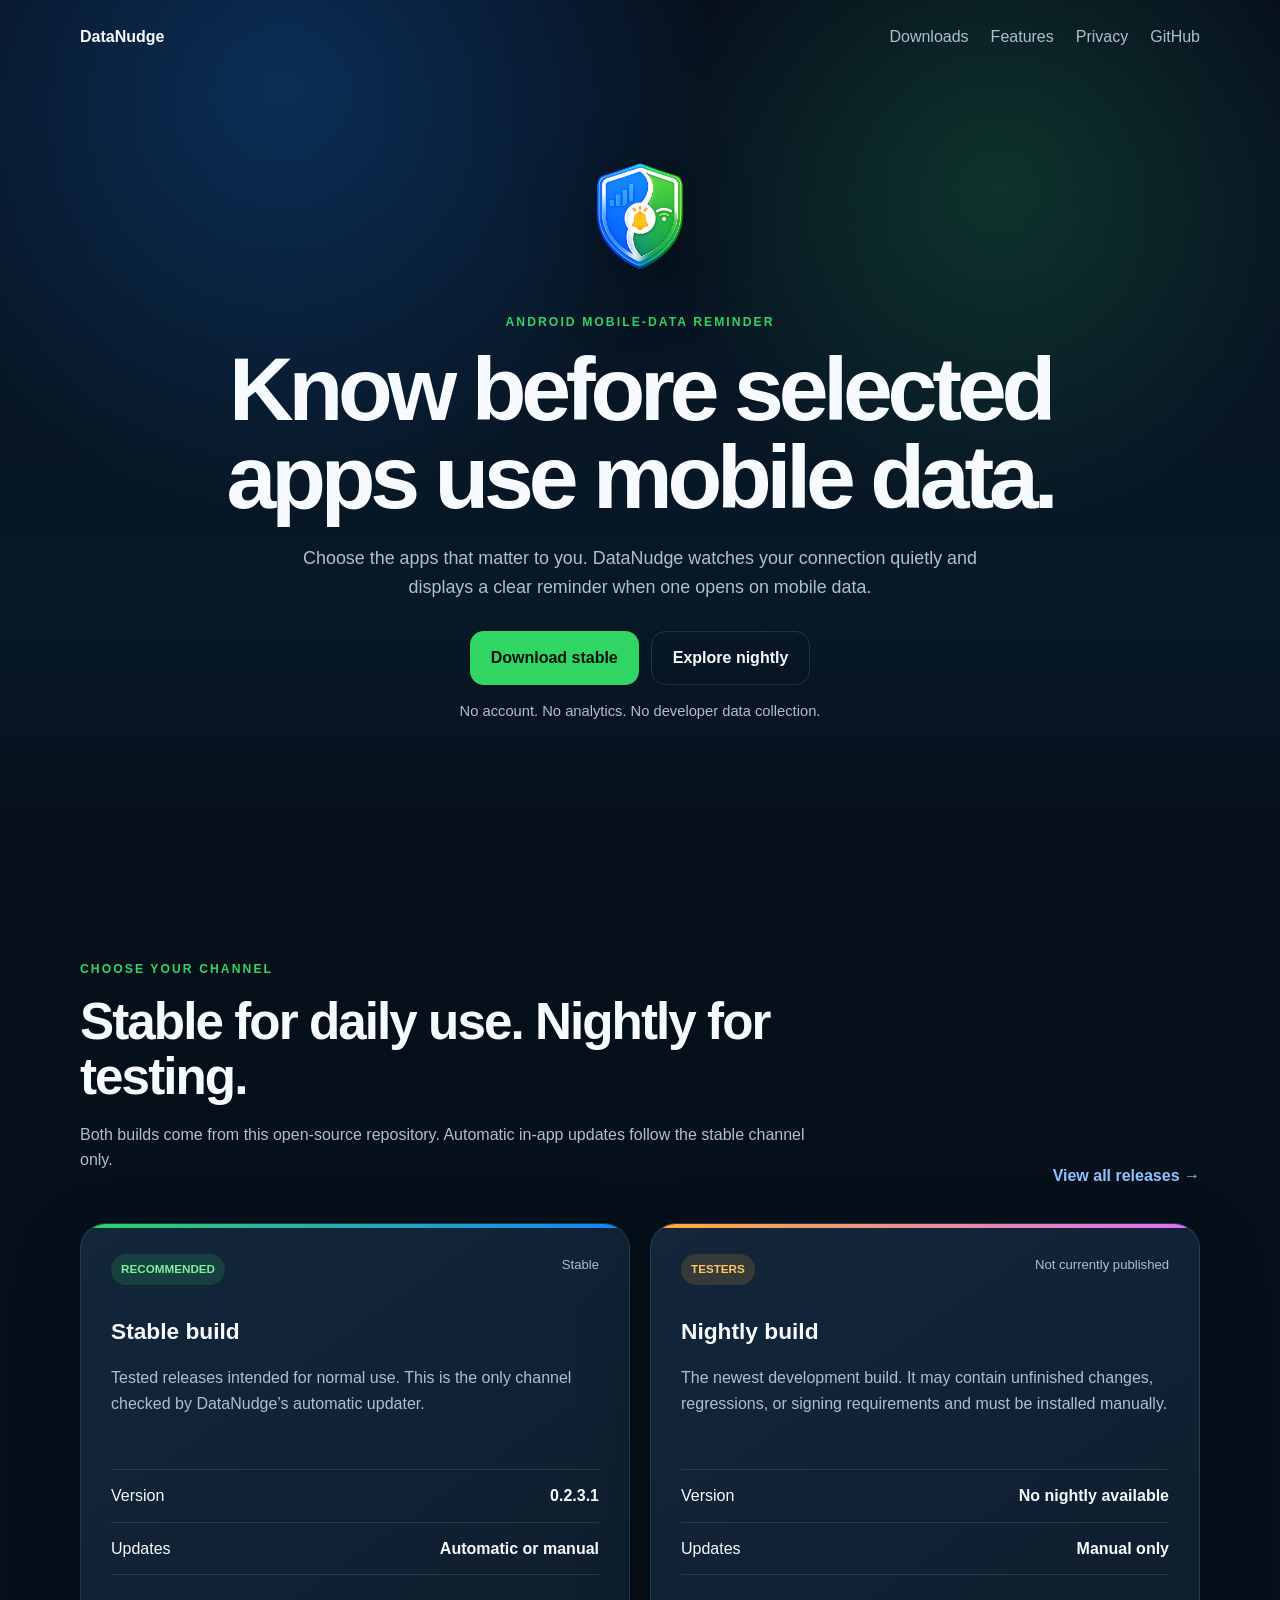
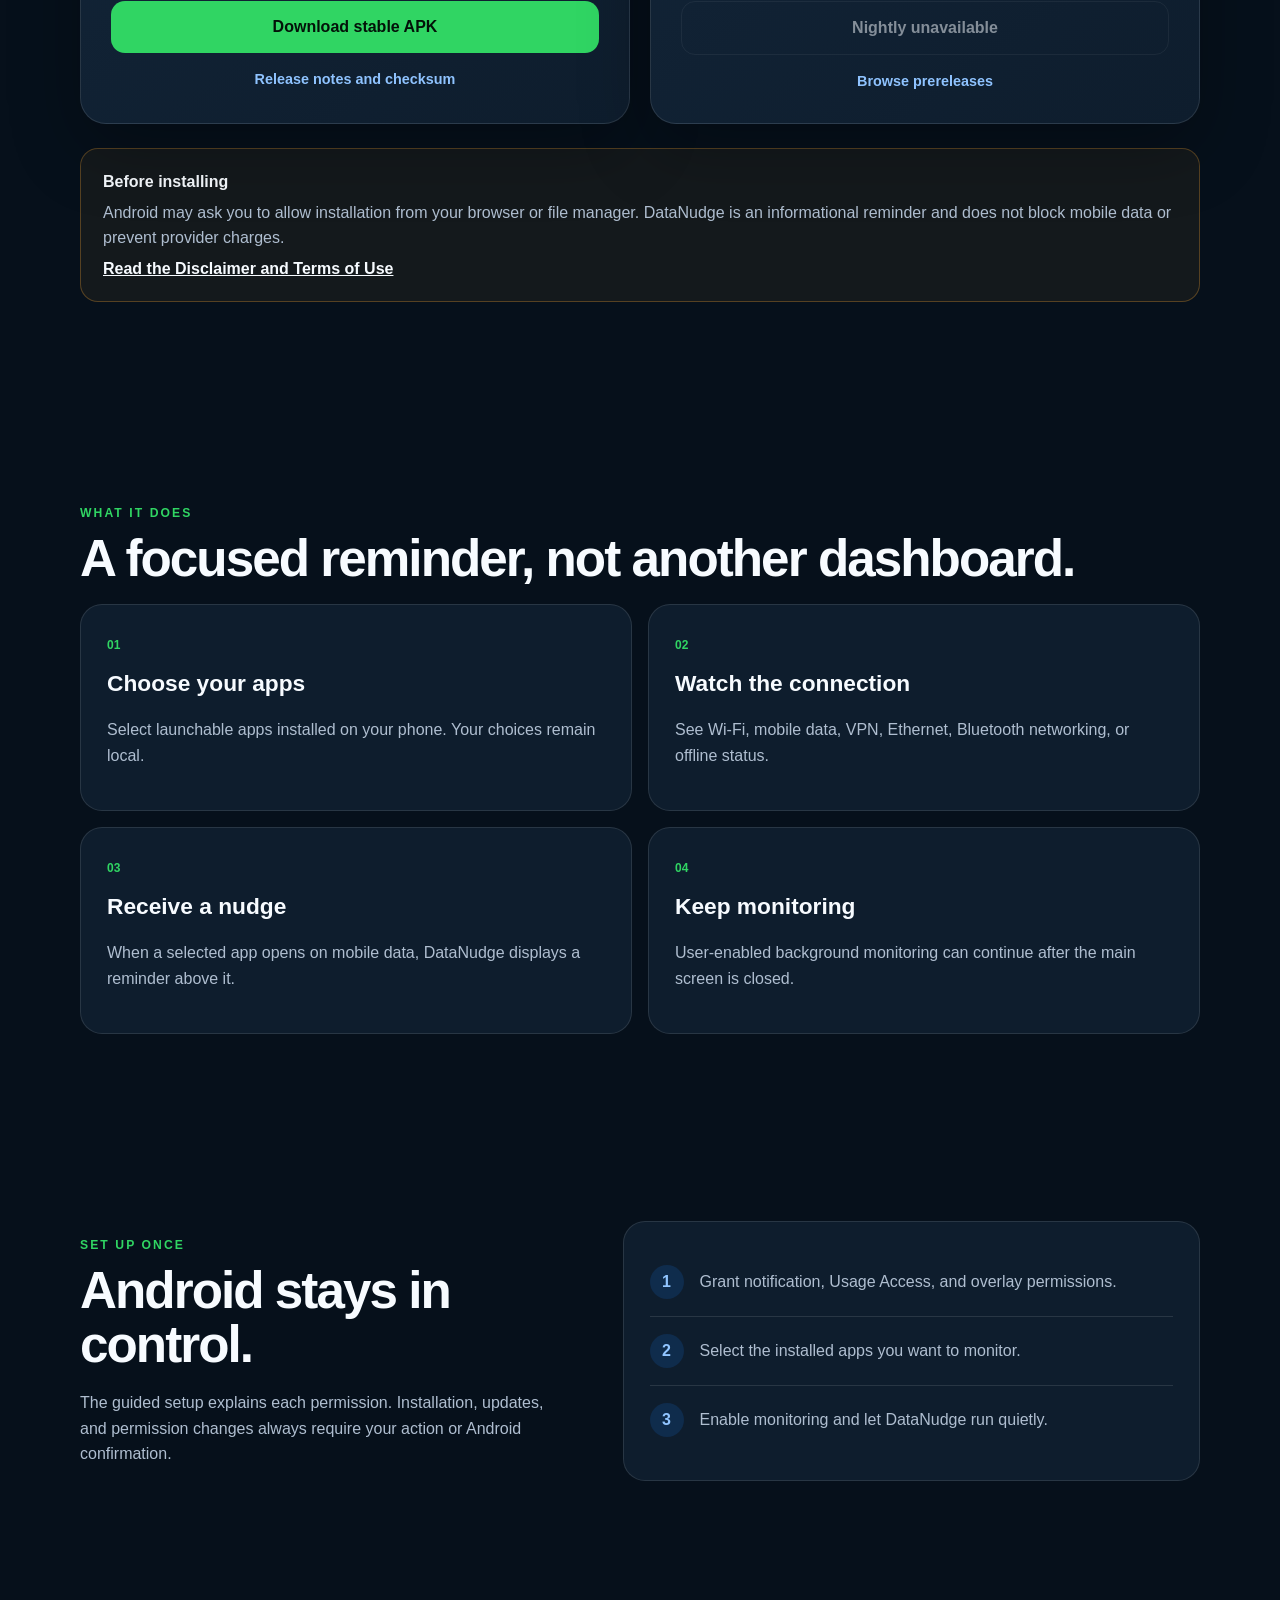
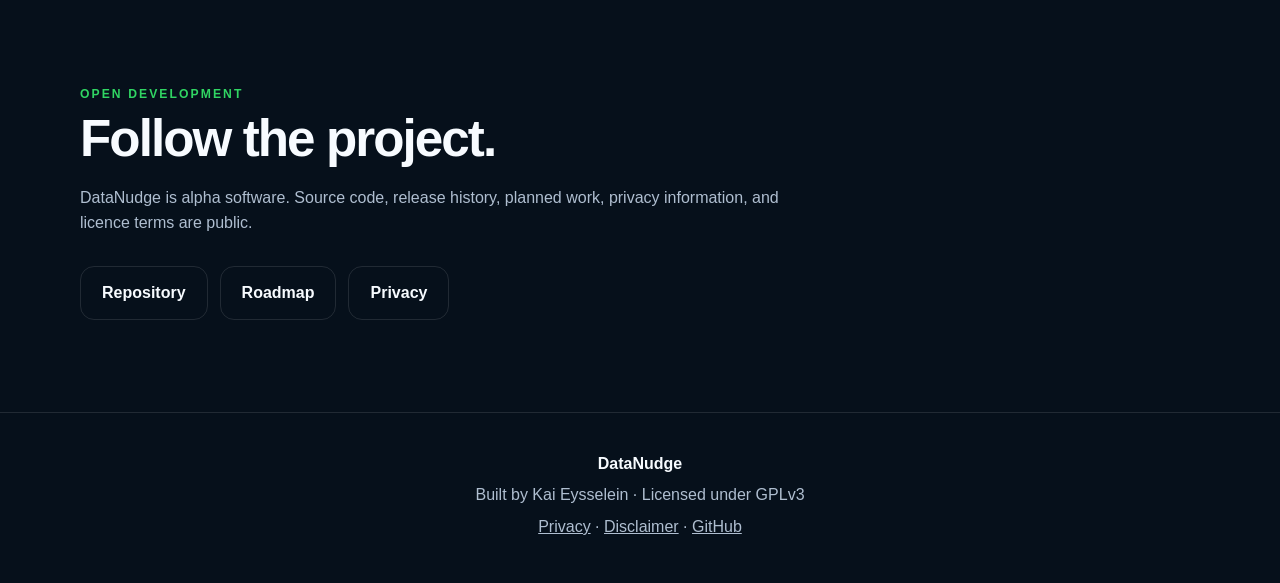
==== commit 61d37d97: "Separate stable and nightly download channels" ====
--- a/docs/index.html
+++ b/docs/index.html
@@ -3,108 +3,109 @@
 <head>
   <meta charset="utf-8">
   <meta name="viewport" content="width=device-width,initial-scale=1">
-  <title>DataNudge</title>
-  <meta name="description" content="DataNudge reminds you when selected apps open while your phone is using mobile data.">
+  <title>DataNudge — Android mobile-data reminders</title>
+  <meta name="description" content="DataNudge reminds you when selected Android apps open while your phone is using mobile data.">
   <link rel="stylesheet" href="style.css">
 </head>
 <body>
 <header class="hero">
-  <nav><strong>DataNudge</strong><span><a href="#features">Features</a><a href="privacy.html">Privacy</a><a href="https://github.com/KaiEysselein/DataNudge">GitHub</a></span></nav>
+  <nav aria-label="Primary navigation">
+    <a class="brand" href="index.html">DataNudge</a>
+    <span><a href="#downloads">Downloads</a><a href="#features">Features</a><a href="privacy.html">Privacy</a><a href="https://github.com/KaiEysselein/DataNudge">GitHub</a></span>
+  </nav>
   <main class="hero-inner">
-    <img src="assets/datanudge-logo-transparent.png" alt="DataNudge icon">
+    <img src="assets/datanudge-logo-transparent.png" alt="DataNudge shield logo">
     <p class="eyebrow">ANDROID MOBILE-DATA REMINDER</p>
-    <h1>Know when selected apps open on mobile data.</h1>
-    <p class="lead">Choose installed apps such as YouTube, Netflix, or Spotify. DataNudge reminds you when one opens while your phone is connected through mobile data.</p>
-    <p class="download-warning">
-  By downloading and using DataNudge, you acknowledge that the app is an informational reminder only, may use device resources and battery, and does not prevent mobile-data charges.
-  <a href="disclaimer.html">Read the Disclaimer and Terms of Use</a>.
-</p>
-<div class="actions">
-  <a id="download-apk" class="button download" href="https://github.com/KaiEysselein/DataNudge/releases/download/v0.2.3.1/DataNudge-0.2.3.1.apk">Download APK</a>
-  <a id="release-details" class="button secondary" href="https://github.com/KaiEysselein/DataNudge/releases/tag/v0.2.3.1">Release details</a>
-  <a class="button secondary" href="https://github.com/KaiEysselein/DataNudge">View source</a>
-</div>
-<p class="install-note">Android may ask you to allow installation from your browser or file manager.</p>
-    <p id="current-download" class="muted">Current download: 0.2.3.1</p>
+    <h1>Know before selected apps use mobile data.</h1>
+    <p class="lead">Choose the apps that matter to you. DataNudge watches your connection quietly and displays a clear reminder when one opens on mobile data.</p>
+    <div class="actions"><a class="button download" href="#stable-download">Download stable</a><a class="button secondary" href="#nightly-download">Explore nightly</a></div>
+    <p class="hero-note">No account. No analytics. No developer data collection.</p>
   </main>
 </header>
 
+<section id="downloads">
+  <p class="eyebrow">CHOOSE YOUR CHANNEL</p>
+  <div class="section-heading">
+    <div><h2>Stable for daily use. Nightly for testing.</h2><p class="lead">Both builds come from this open-source repository. Automatic in-app updates follow the stable channel only.</p></div>
+    <a class="text-link" href="https://github.com/KaiEysselein/DataNudge/releases">View all releases →</a>
+  </div>
+  <div class="release-grid">
+    <article id="stable-download" class="release-card stable-card">
+      <div class="release-card-top"><span class="badge stable-badge">Recommended</span><span id="stable-status" class="status">Stable</span></div>
+      <h3>Stable build</h3>
+      <p>Tested releases intended for normal use. This is the only channel checked by DataNudge’s automatic updater.</p>
+      <dl><div><dt>Version</dt><dd id="stable-version">0.2.3.1</dd></div><div><dt>Updates</dt><dd>Automatic or manual</dd></div></dl>
+      <a id="stable-apk" class="button download full" href="https://github.com/KaiEysselein/DataNudge/releases/download/v0.2.3.1/DataNudge-0.2.3.1.apk">Download stable APK</a>
+      <a id="stable-details" class="release-link" href="https://github.com/KaiEysselein/DataNudge/releases/tag/v0.2.3.1">Release notes and checksum</a>
+    </article>
+    <article id="nightly-download" class="release-card nightly-card">
+      <div class="release-card-top"><span class="badge nightly-badge">Testers</span><span id="nightly-status" class="status">Not currently published</span></div>
+      <h3>Nightly build</h3>
+      <p>The newest development build. It may contain unfinished changes, regressions, or signing requirements and must be installed manually.</p>
+      <dl><div><dt>Version</dt><dd id="nightly-version">No nightly available</dd></div><div><dt>Updates</dt><dd>Manual only</dd></div></dl>
+      <a id="nightly-apk" class="button secondary full disabled" href="https://github.com/KaiEysselein/DataNudge/releases" aria-disabled="true" tabindex="-1">Nightly unavailable</a>
+      <a id="nightly-details" class="release-link" href="https://github.com/KaiEysselein/DataNudge/releases">Browse prereleases</a>
+    </article>
+  </div>
+  <div class="warning"><strong>Before installing</strong><p>Android may ask you to allow installation from your browser or file manager. DataNudge is an informational reminder and does not block mobile data or prevent provider charges.</p><a href="disclaimer.html">Read the Disclaimer and Terms of Use</a></div>
+</section>
+
 <section id="features">
-  <p class="eyebrow">FEATURES</p>
-  <h2>A simple nudge before mobile data disappears.</h2>
+  <p class="eyebrow">WHAT IT DOES</p><h2>A focused reminder, not another dashboard.</h2>
   <div class="grid">
-    <article><h3>App monitoring</h3><p>Choose the installed apps you want DataNudge to monitor.</p></article>
-    <article><h3>Connection awareness</h3><p>See whether the phone is on Wi-Fi, mobile data, VPN, or offline.</p></article>
-    <article><h3>Clear reminders</h3><p>Receive a clear reminder when a selected app opens on mobile data.</p></article>
-    <article><h3>Local settings</h3><p>Your selections and preferences are stored locally on your device.</p></article>
+    <article><span>01</span><h3>Choose your apps</h3><p>Select launchable apps installed on your phone. Your choices remain local.</p></article>
+    <article><span>02</span><h3>Watch the connection</h3><p>See Wi-Fi, mobile data, VPN, Ethernet, Bluetooth networking, or offline status.</p></article>
+    <article><span>03</span><h3>Receive a nudge</h3><p>When a selected app opens on mobile data, DataNudge displays a reminder above it.</p></article>
+    <article><span>04</span><h3>Keep monitoring</h3><p>User-enabled background monitoring can continue after the main screen is closed.</p></article>
   </div>
 </section>
 
-<section>
-  <p class="eyebrow">HOW IT WORKS</p>
-  <h2>Set it once, then let it watch quietly.</h2>
-  <ol>
-    <li>Grant the required Android permissions.</li>
-    <li>Select the apps you want to monitor.</li>
-    <li>Start background monitoring.</li>
-    <li>Get reminded when a selected app opens on mobile data.</li>
-  </ol>
+<section class="steps">
+  <div><p class="eyebrow">SET UP ONCE</p><h2>Android stays in control.</h2><p class="lead">The guided setup explains each permission. Installation, updates, and permission changes always require your action or Android confirmation.</p></div>
+  <ol><li><b>1</b>Grant notification, Usage Access, and overlay permissions.</li><li><b>2</b>Select the installed apps you want to monitor.</li><li><b>3</b>Enable monitoring and let DataNudge run quietly.</li></ol>
 </section>
 
-<section>
-  <p class="eyebrow">DEVELOPMENT</p>
-  <h2>Roadmap and project notes</h2>
-  <p class="lead">DataNudge is actively being refined. The public backlog and project handover are available on GitHub.</p>
-  <div class="actions">
-    <a class="button secondary" href="https://github.com/KaiEysselein/DataNudge/blob/main/BUGS_AND_FEATURES.md">Bugs and features</a>
-    <a class="button secondary" href="https://github.com/KaiEysselein/DataNudge/blob/main/HANDOVER.md">Project handover</a>
-  </div>
+<section class="project">
+  <p class="eyebrow">OPEN DEVELOPMENT</p><h2>Follow the project.</h2><p class="lead">DataNudge is alpha software. Source code, release history, planned work, privacy information, and licence terms are public.</p>
+  <div class="actions left"><a class="button secondary" href="https://github.com/KaiEysselein/DataNudge">Repository</a><a class="button secondary" href="https://github.com/KaiEysselein/DataNudge/blob/main/BUGS_AND_FEATURES.md">Roadmap</a><a class="button secondary" href="privacy.html">Privacy</a></div>
 </section>
 
-<footer>
-  <p>DataNudge by Kai Eysselein</p>
-  <p><a href="privacy.html">Privacy information</a></p>
-</footer>
+<footer><strong>DataNudge</strong><p>Built by Kai Eysselein · Licensed under GPLv3</p><p><a href="privacy.html">Privacy</a> · <a href="disclaimer.html">Disclaimer</a> · <a href="https://github.com/KaiEysselein/DataNudge">GitHub</a></p></footer>
+
 <script>
 (function () {
-  const apiUrl =
-    "https://api.github.com/repos/KaiEysselein/DataNudge/releases/latest";
+  "use strict";
+  const api = "https://api.github.com/repos/KaiEysselein/DataNudge";
+  const options = { headers: { "Accept": "application/vnd.github+json" } };
+  function apk(release) { return (release.assets || []).find(function (asset) { return String(asset.name || "").toLowerCase().endsWith(".apk"); }); }
+  function version(release) { return String(release.tag_name || "").replace(/^v/, ""); }
 
-  fetch(apiUrl, {
-    headers: { "Accept": "application/vnd.github+json" }
-  })
-    .then(function (response) {
-      if (!response.ok) {
-        throw new Error("Latest release request failed");
-      }
-      return response.json();
-    })
-    .then(function (release) {
-      const apk = (release.assets || []).find(function (asset) {
-        return asset.name.toLowerCase().endsWith(".apk");
-      });
+  fetch(api + "/releases/latest", options).then(function (response) {
+    if (!response.ok) throw new Error("Stable release request failed"); return response.json();
+  }).then(function (release) {
+    const asset = apk(release); if (!asset) return;
+    document.getElementById("stable-version").textContent = version(release);
+    document.getElementById("stable-apk").href = asset.browser_download_url;
+    document.getElementById("stable-details").href = release.html_url;
+    document.getElementById("stable-status").textContent = "Latest stable";
+  }).catch(function () { /* Preserve the verified v0.2.3.1 fallback. */ });
 
-      if (!apk) {
-        return;
-      }
-
-      const version = String(release.tag_name || "").replace(/^v/, "");
-      const downloadLink = document.getElementById("download-apk");
-      const detailsLink = document.getElementById("release-details");
-      const currentText = document.getElementById("current-download");
-
-      downloadLink.href = apk.browser_download_url;
-      detailsLink.href = release.html_url;
-
-      if (version) {
-        currentText.textContent = "Current download: " + version;
-      }
-    })
-    .catch(function () {
-      // Keep the verified static fallback links above.
+  fetch(api + "/releases?per_page=20", options).then(function (response) {
+    if (!response.ok) throw new Error("Nightly release request failed"); return response.json();
+  }).then(function (releases) {
+    const nightly = releases.find(function (release) {
+      const identity = String(release.tag_name || "") + " " + String(release.name || "");
+      return release.prerelease === true && /nightly/i.test(identity) && apk(release);
     });
+    if (!nightly) return;
+    const download = document.getElementById("nightly-apk");
+    document.getElementById("nightly-version").textContent = version(nightly);
+    document.getElementById("nightly-status").textContent = "Experimental prerelease";
+    document.getElementById("nightly-details").href = nightly.html_url;
+    download.href = apk(nightly).browser_download_url; download.textContent = "Download nightly APK";
+    download.classList.remove("disabled"); download.removeAttribute("aria-disabled"); download.removeAttribute("tabindex");
+  }).catch(function () { /* Keep Nightly unavailable when no verified prerelease resolves. */ });
 }());
 </script>
-
 </body>
 </html>
--- a/docs/style.css
+++ b/docs/style.css
@@ -1,20 +1,12 @@
-﻿:root{color-scheme:dark;--bg:#07101d;--surface:#111e2f;--text:#fff;--muted:#b8c4d6;--blue:#0878f9;--green:#20c94b;--border:rgba(255,255,255,.1)}
-*{box-sizing:border-box}body{margin:0;background:var(--bg);color:var(--text);font-family:Segoe UI,Arial,sans-serif;line-height:1.6}a{color:inherit}
-nav{width:min(1100px,calc(100% - 40px));margin:auto;padding:22px 0;display:flex;justify-content:space-between}nav span{display:flex;gap:20px}nav a{text-decoration:none;color:var(--muted)}
-.hero{min-height:85vh;background:radial-gradient(circle at 70% 30%,rgba(32,201,75,.18),transparent 32%),radial-gradient(circle at 30% 15%,rgba(8,120,249,.25),transparent 38%),linear-gradient(#07101d,#091b2c)}
-.hero-inner{width:min(850px,calc(100% - 40px));margin:auto;padding:70px 0 90px;text-align:center}.hero img{width:132px}
-.eyebrow{color:var(--green);font-size:.78rem;font-weight:800;letter-spacing:.15em}h1{font-size:clamp(2.5rem,7vw,5.4rem);line-height:1.02;letter-spacing:-.05em;margin:12px auto}h2{font-size:clamp(2rem,4vw,3.2rem);line-height:1.08}.lead,.muted,article p,.legal p{color:var(--muted)}
-.button{display:inline-block;background:var(--blue);padding:13px 20px;border-radius:14px;text-decoration:none;font-weight:700}
-section{width:min(1100px,calc(100% - 40px));margin:auto;padding:80px 0}.grid{display:grid;grid-template-columns:1fr 1fr;gap:16px}article,ol,.notice{background:var(--surface);border:1px solid var(--border);border-radius:20px;padding:24px}
-.legal{width:min(760px,calc(100% - 40px))}.legal h1{font-size:clamp(2.4rem,6vw,4.5rem);margin-left:0}.legal h2{font-size:1.5rem;margin-top:40px}
-footer{text-align:center;border-top:1px solid var(--border);padding:32px;color:var(--muted)}
-@media(max-width:720px){.grid{grid-template-columns:1fr}nav{align-items:flex-start}nav span{gap:10px;flex-wrap:wrap;justify-content:flex-end}}
-
-.actions{display:flex;justify-content:center;gap:12px;flex-wrap:wrap;margin-top:28px}
-.button.secondary{background:transparent;border:1px solid var(--border)}
-.button.download{background:var(--green);color:#031108}
-.install-note{color:var(--muted);font-size:.9rem;margin-top:14px}
-
-.download-warning{max-width:760px;margin:24px auto;padding:16px 18px;border:1px solid var(--border);border-radius:14px;background:var(--surface);color:var(--muted)}
-.download-warning a{color:var(--text);font-weight:700}
-
+:root{color-scheme:dark;--bg:#06101b;--surface:#0e1d2d;--raised:#13263a;--text:#f7fbff;--muted:#afbed0;--blue:#1683ff;--green:#30d563;--orange:#ffad33;--border:rgba(255,255,255,.11)}
+*{box-sizing:border-box}html{scroll-behavior:smooth}body{margin:0;background:var(--bg);color:var(--text);font-family:Inter,"Segoe UI",Arial,sans-serif;line-height:1.6}a{color:inherit}
+nav{width:min(1120px,calc(100% - 40px));margin:auto;padding:24px 0;display:flex;align-items:center;justify-content:space-between;gap:24px}nav span{display:flex;gap:22px}nav a{color:var(--muted);text-decoration:none}.brand{color:var(--text);font-weight:800}
+.hero{min-height:88vh;background:radial-gradient(circle at 78% 22%,rgba(48,213,99,.17),transparent 28%),radial-gradient(circle at 22% 10%,rgba(22,131,255,.25),transparent 34%),linear-gradient(#07111e,#081827 72%,var(--bg))}.hero-inner{width:min(900px,calc(100% - 40px));margin:auto;padding:72px 0 112px;text-align:center}.hero img{width:142px;filter:drop-shadow(0 18px 34px rgba(0,0,0,.35))}.hero-note{color:var(--muted);font-size:.92rem}
+.eyebrow{margin:18px 0 8px;color:var(--green);font-size:.76rem;font-weight:850;letter-spacing:.17em}h1{margin:12px auto 22px;font-size:clamp(2.7rem,7vw,5.8rem);line-height:.99;letter-spacing:-.058em}h2{margin:8px 0 18px;font-size:clamp(2rem,4vw,3.35rem);line-height:1.06;letter-spacing:-.038em}h3{margin:8px 0 10px;font-size:1.42rem}.lead,article p{color:var(--muted)}.hero .lead{max-width:720px;margin:auto;font-size:1.12rem}
+section{width:min(1120px,calc(100% - 40px));margin:auto;padding:92px 0}.section-heading{display:flex;align-items:end;justify-content:space-between;gap:32px;margin-bottom:34px}.section-heading>div{max-width:760px}.text-link,.release-link{color:#8fc3ff;font-weight:700;text-decoration:none}
+.actions{display:flex;justify-content:center;gap:12px;flex-wrap:wrap;margin-top:30px}.actions.left{justify-content:flex-start}.button{display:inline-flex;align-items:center;justify-content:center;min-height:50px;padding:13px 21px;border-radius:14px;text-decoration:none;font-weight:780;transition:.18s}.button:hover{transform:translateY(-2px)}.button.secondary{background:transparent;border:1px solid var(--border)}.button.download{background:var(--green);color:#031209}.button.full{width:100%}.button.disabled{opacity:.5;pointer-events:none}
+.release-grid{display:grid;grid-template-columns:1fr 1fr;gap:20px}.release-card{position:relative;overflow:hidden;min-height:470px;padding:30px;border:1px solid var(--border);border-radius:26px;background:linear-gradient(145deg,var(--raised),var(--surface));box-shadow:0 24px 70px rgba(0,0,0,.28)}.release-card:before{content:"";position:absolute;inset:0 0 auto;height:4px}.stable-card:before{background:linear-gradient(90deg,var(--green),var(--blue))}.nightly-card:before{background:linear-gradient(90deg,var(--orange),#d472ff)}.release-card-top{display:flex;justify-content:space-between;gap:12px;margin-bottom:28px}.badge{padding:6px 10px;border-radius:999px;font-size:.73rem;font-weight:850;text-transform:uppercase}.stable-badge{background:rgba(48,213,99,.15);color:#7df09d}.nightly-badge{background:rgba(255,173,51,.15);color:#ffc66e}.status{color:var(--muted);font-size:.82rem}.release-card>p{min-height:78px}.release-card dl{margin:26px 0;border-block:1px solid var(--border)}.release-card dl div{display:flex;justify-content:space-between;padding:13px 0}.release-card dl div+div{border-top:1px solid var(--border)}dd{margin:0;text-align:right;font-weight:750}.release-link{display:block;margin-top:15px;text-align:center;font-size:.9rem}
+.warning{margin-top:24px;padding:20px 22px;border:1px solid rgba(255,173,51,.28);border-radius:18px;background:rgba(255,173,51,.06)}.warning p{margin:5px 0;color:var(--muted)}.warning a{font-weight:750}.grid{display:grid;grid-template-columns:1fr 1fr;gap:16px}.grid article,ol,.notice{padding:26px;border:1px solid var(--border);border-radius:22px;background:var(--surface)}.grid article>span{color:var(--green);font-size:.75rem;font-weight:850}.steps{display:grid;grid-template-columns:.9fr 1.1fr;gap:70px;align-items:center}.steps ol{margin:0;list-style:none}.steps li{display:flex;align-items:center;gap:16px;padding:17px 0;color:var(--muted)}.steps li+li{border-top:1px solid var(--border)}.steps b{display:grid;flex:0 0 34px;height:34px;place-items:center;border-radius:50%;background:rgba(22,131,255,.15);color:#91c5ff}.project .lead{max-width:720px}
+.legal{width:min(780px,calc(100% - 40px))}.legal h1{margin-left:0;font-size:clamp(2.4rem,6vw,4.6rem)}.legal h2{margin-top:42px;font-size:1.5rem}.legal p{color:var(--muted)}footer{padding:38px 20px;border-top:1px solid var(--border);color:var(--muted);text-align:center}footer strong{color:var(--text)}footer p{margin:6px}
+@media(max-width:780px){nav{align-items:flex-start}nav span{gap:12px;flex-wrap:wrap;justify-content:flex-end}.release-grid,.grid,.steps{grid-template-columns:1fr}.steps{gap:22px}.section-heading{display:block}}
+@media(max-width:520px){nav,.hero-inner,section{width:calc(100% - 28px)}nav span a:nth-child(2){display:none}.hero-inner{padding-top:48px}.release-card{min-height:0;padding:24px}.release-card-top{align-items:flex-start;flex-direction:column}.release-card>p{min-height:0}}
